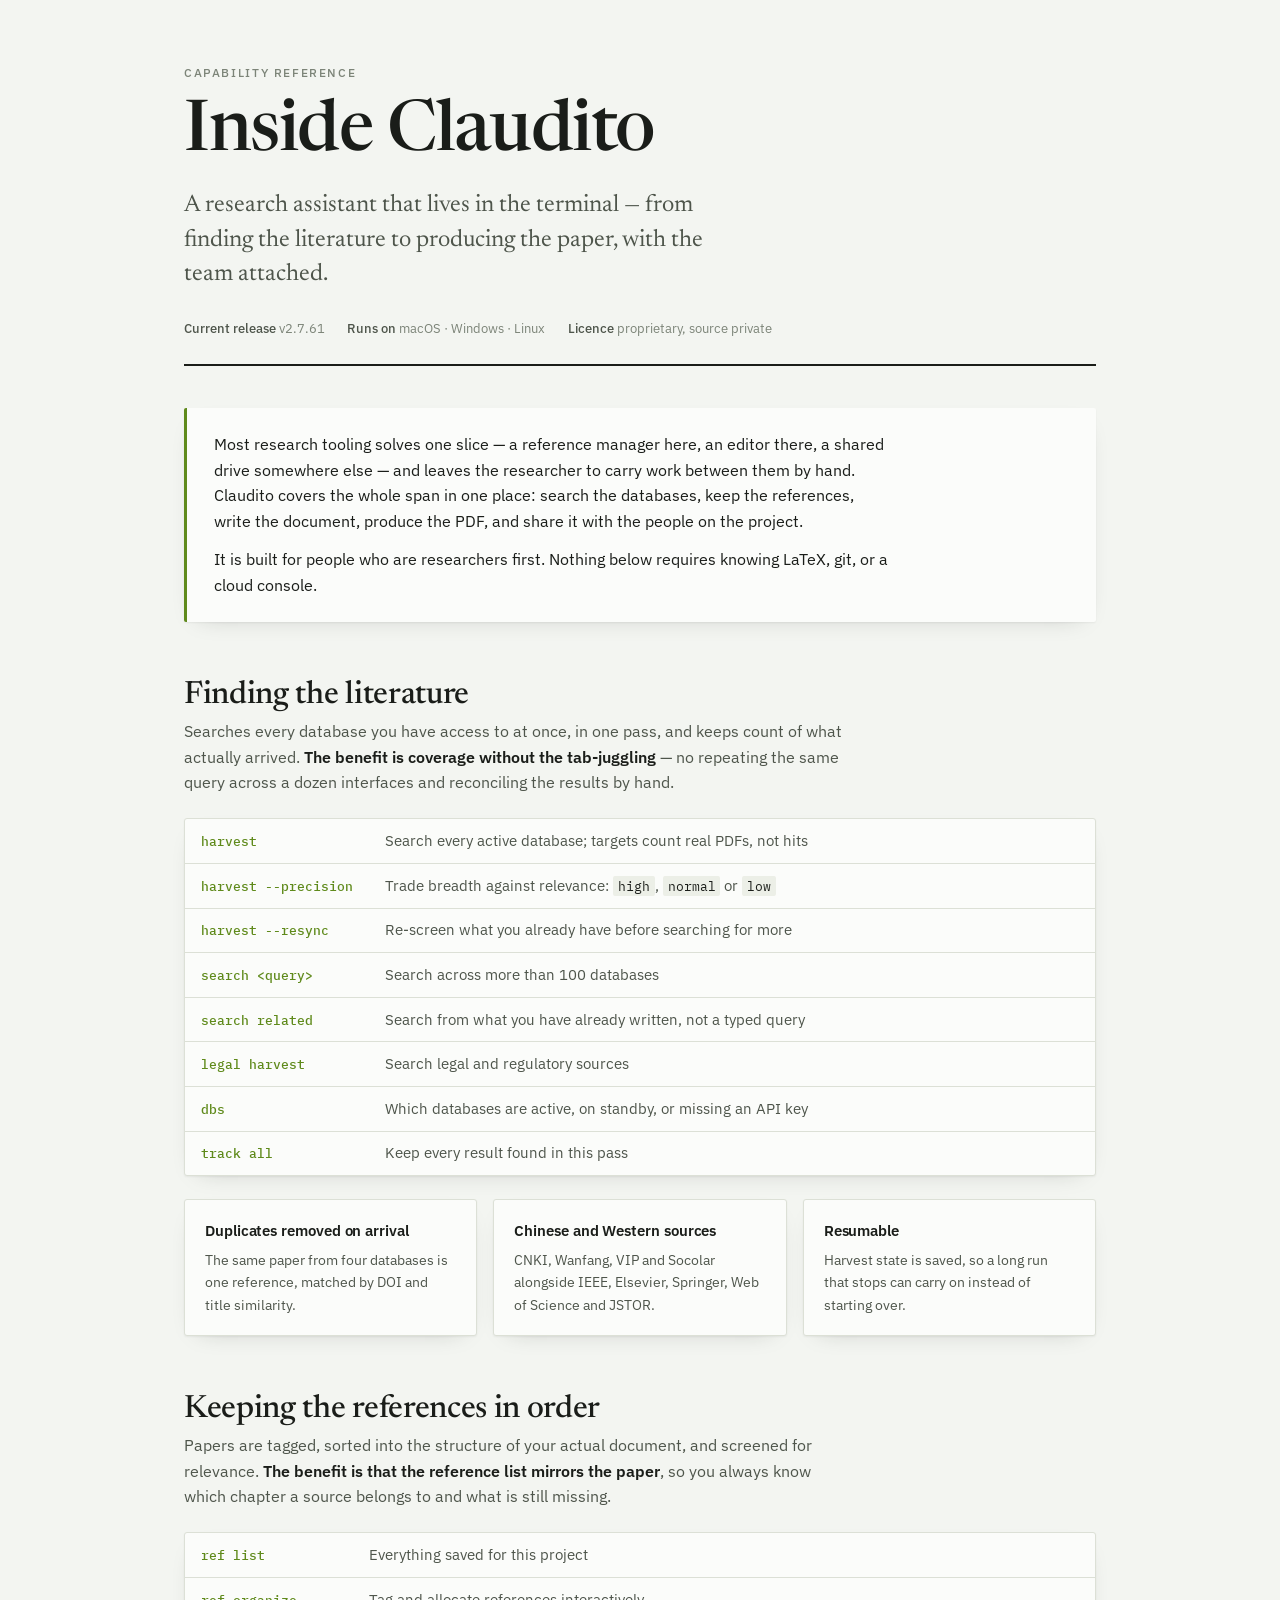
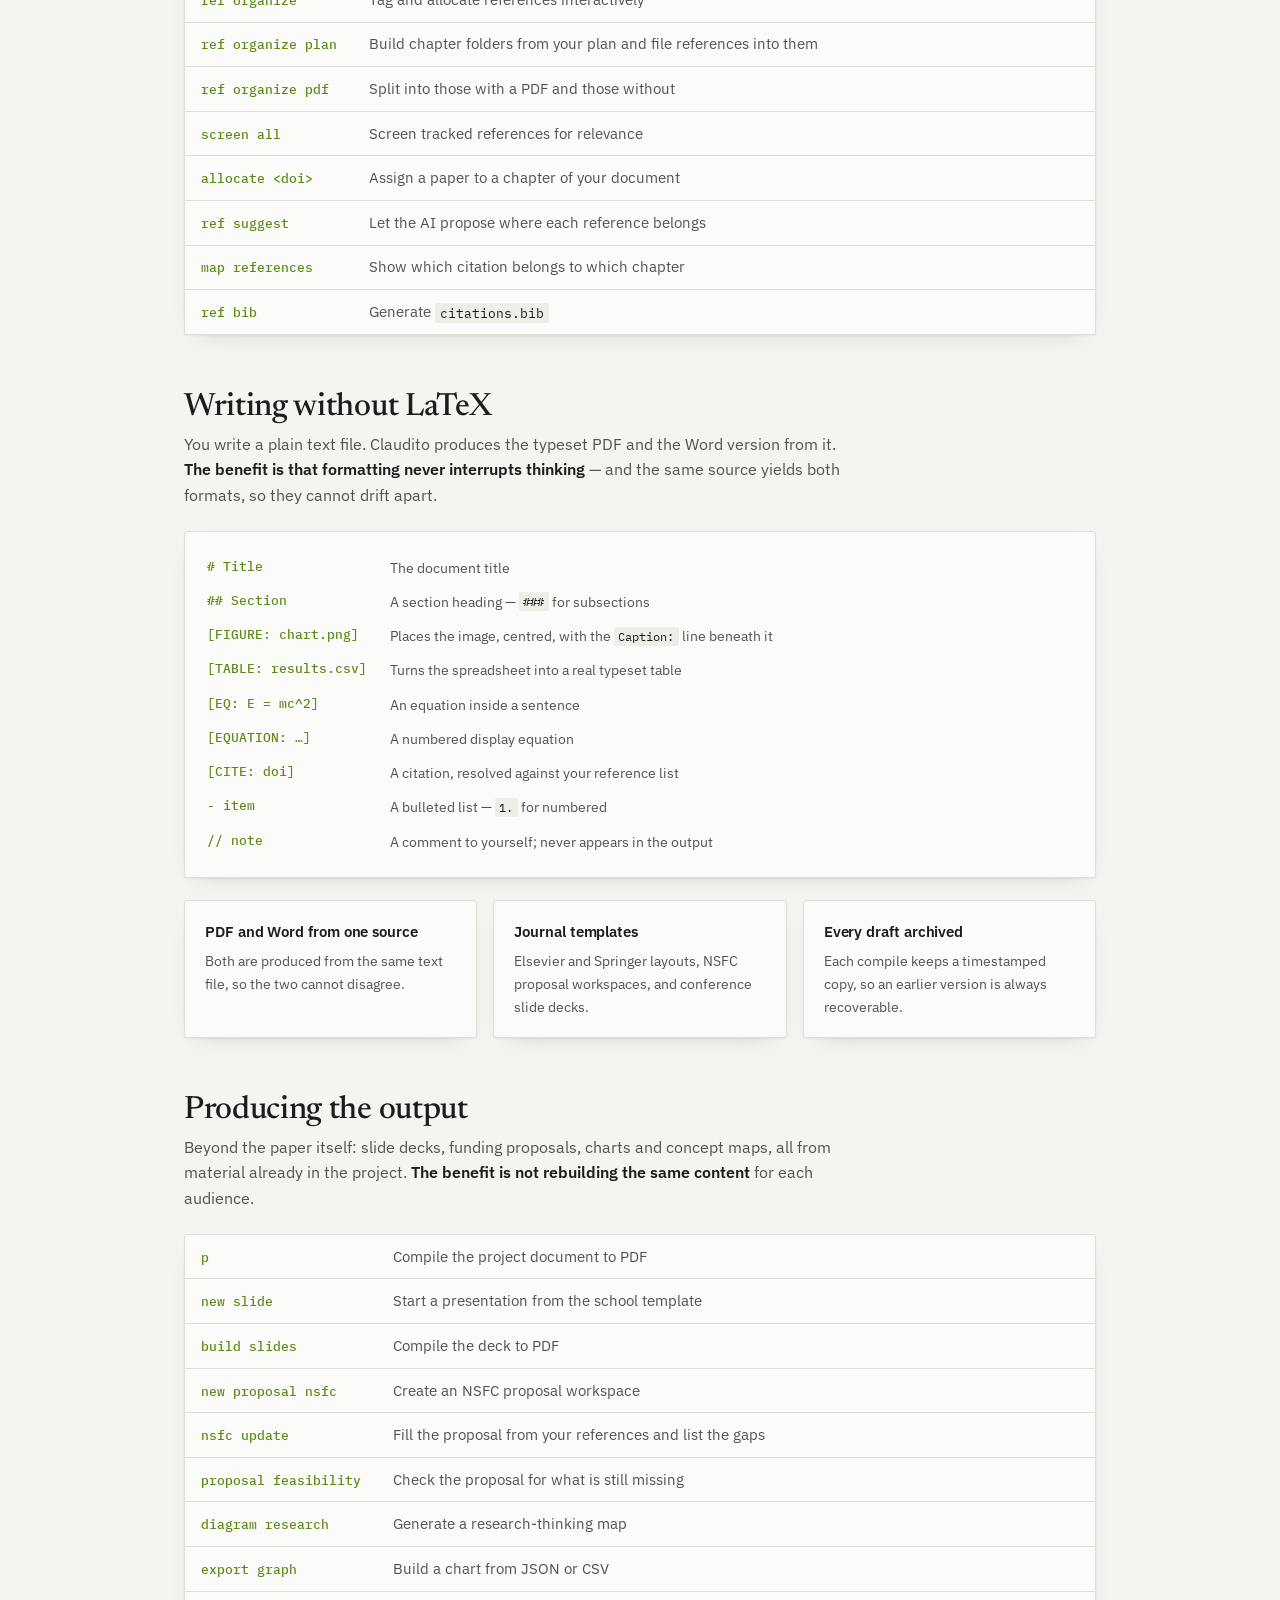
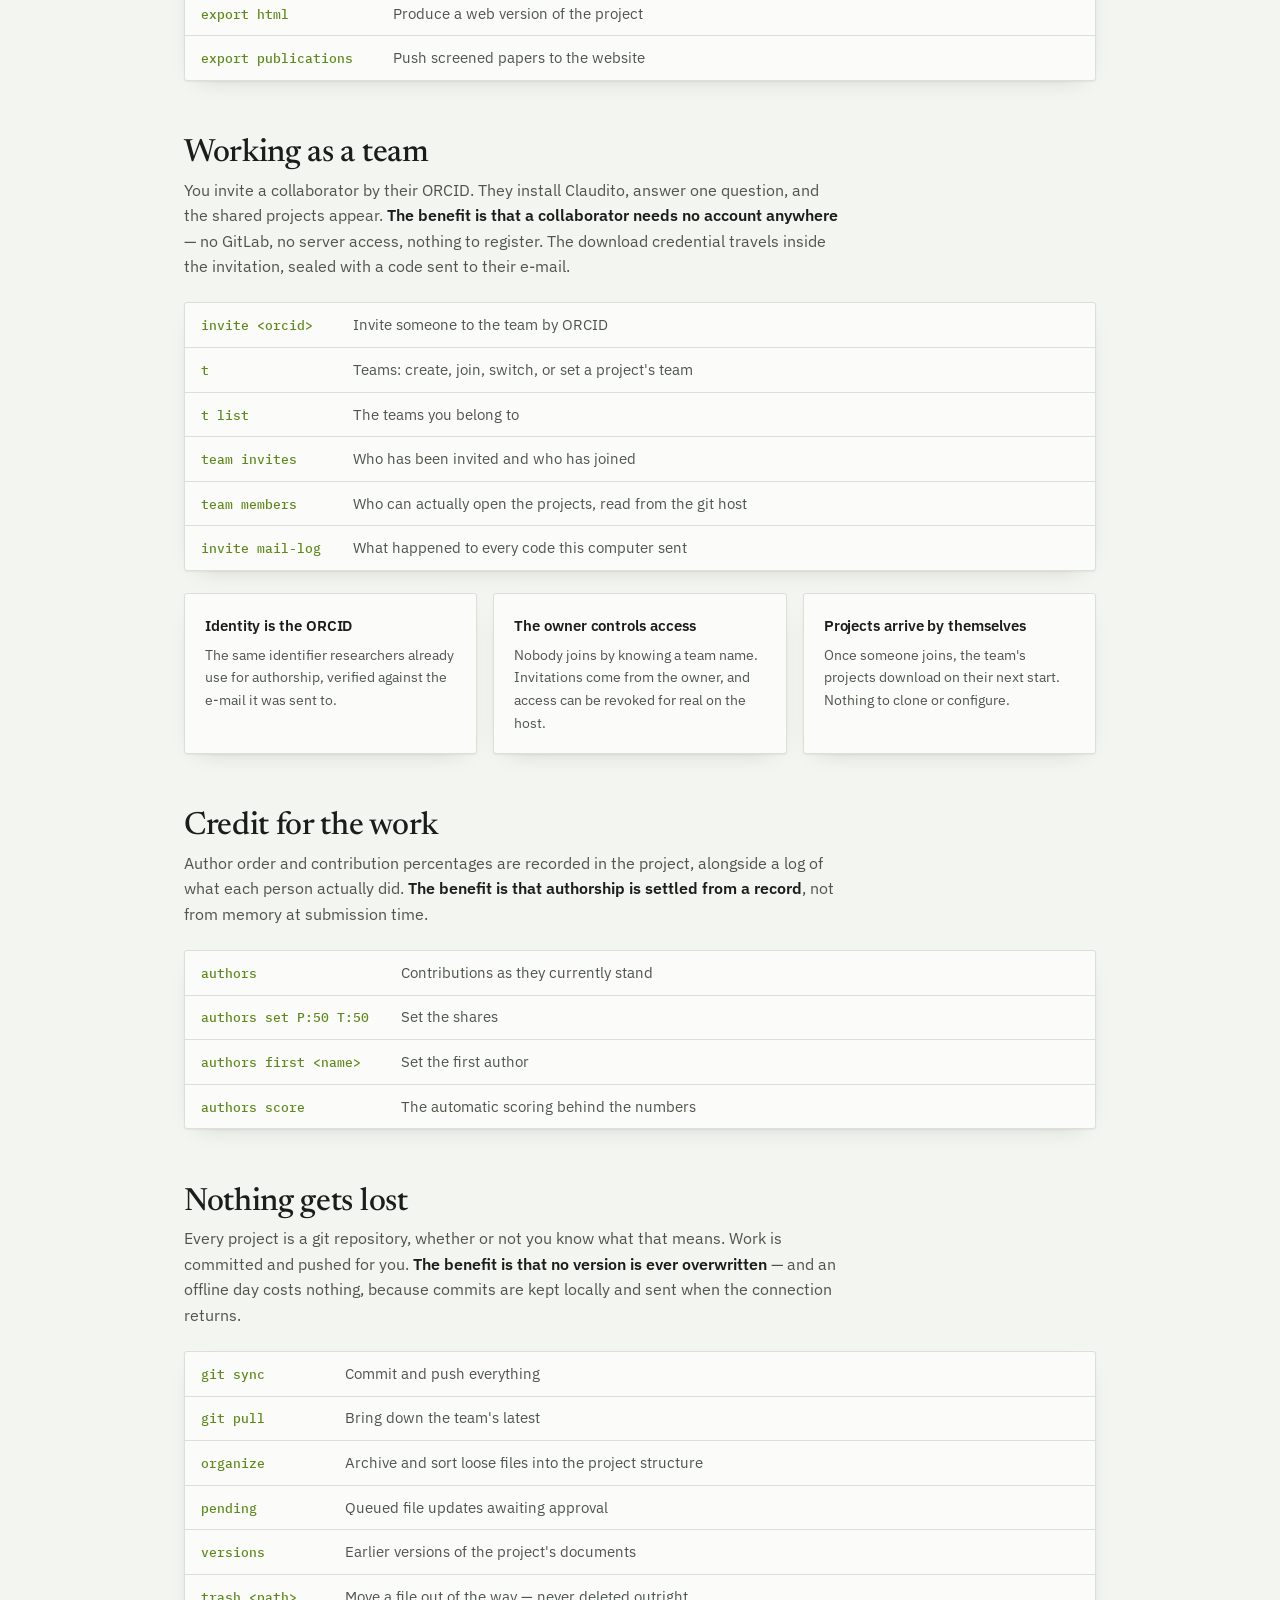
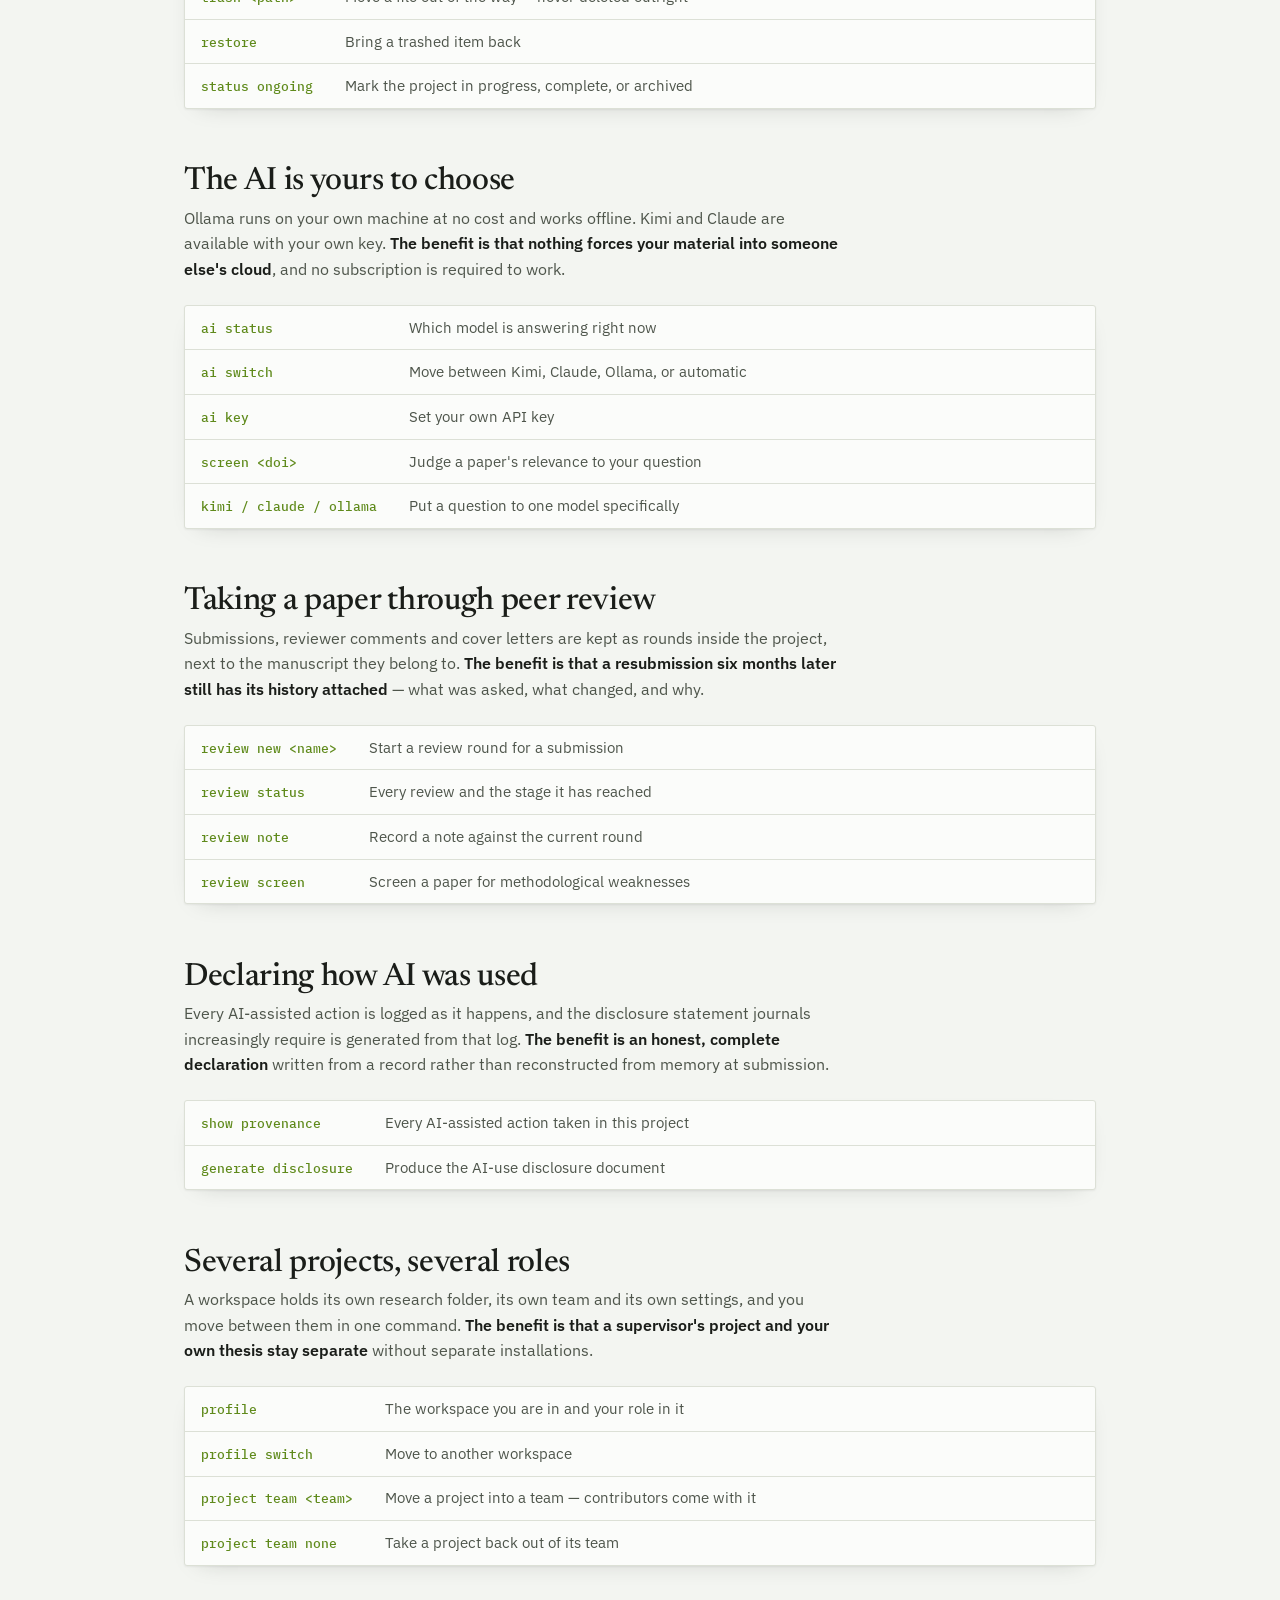
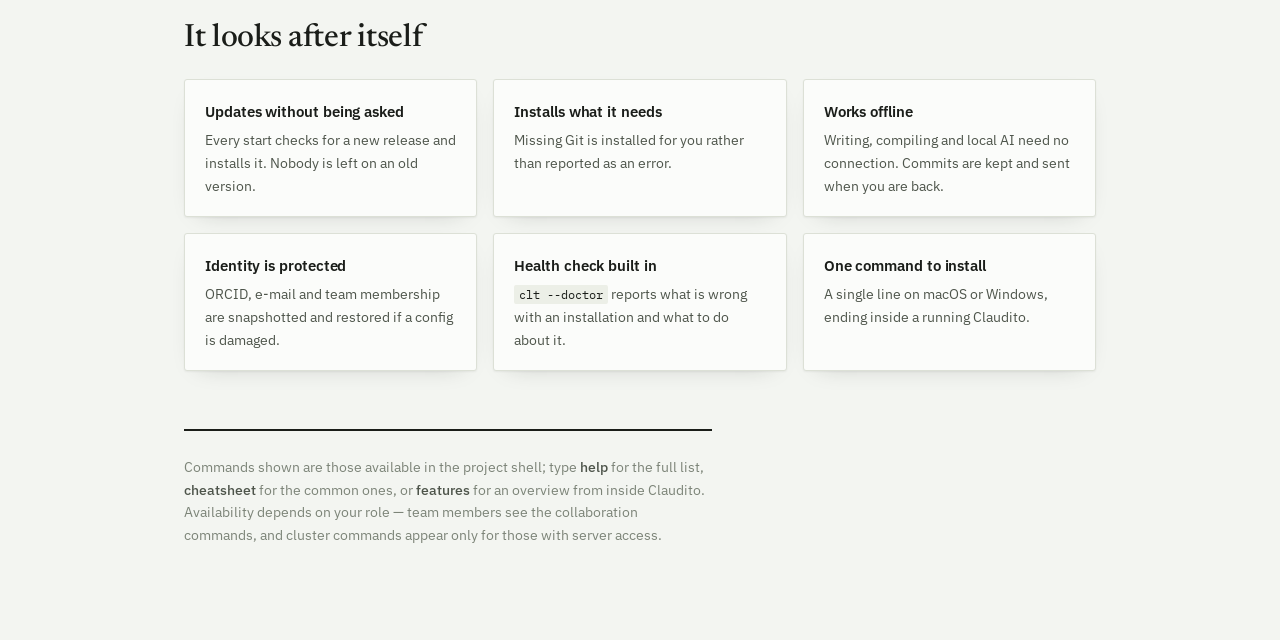
==== index.html @ 46d0a248 "docs: public feature reference page A single page describing what Claudito does and why, served by G" ====
<!doctype html>
<html lang="en">
<head>
<meta charset="utf-8">
<meta name="viewport" content="width=device-width, initial-scale=1">
<meta name="description" content="What Claudito does and why it matters — from finding the literature to producing the paper, with the team attached.">
<title>Inside Claudito</title>
<link rel="preconnect" href="https://fonts.googleapis.com">
<link rel="preconnect" href="https://fonts.gstatic.com" crossorigin>
<link rel="stylesheet" href="https://fonts.googleapis.com/css2?family=Newsreader:ital,opsz,wght@0,6..72,400;0,6..72,500;0,6..72,600;1,6..72,400&family=IBM+Plex+Mono:wght@400;500&family=IBM+Plex+Sans:wght@400;500;600&display=swap">
<style>
  :root {
    --paper:      #F3F5F1;
    --surface:    #FBFCFA;
    --ink:        #1A1D19;
    --ink-soft:   #4E554B;
    --ink-faint:  #7C8478;
    --rule:       #DCE0D6;
    --accent:     #5F8A1B;
    --accent-dim: #EBF1DF;
    --code-bg:    #ECEFE7;
    --shadow:     0 1px 2px rgba(26,29,25,.05), 0 8px 24px -16px rgba(26,29,25,.28);
  }
  @media (prefers-color-scheme: dark) {
    :root:not([data-theme="light"]) {
      --paper:      #131612;
      --surface:    #1B1F19;
      --ink:        #E9EDE4;
      --ink-soft:   #AFB8A8;
      --ink-faint:  #7E8777;
      --rule:       #2C3228;
      --accent:     #A6CE39;
      --accent-dim: #232A19;
      --code-bg:    #202619;
      --shadow:     0 1px 2px rgba(0,0,0,.4), 0 8px 24px -16px rgba(0,0,0,.8);
    }
  }
  :root[data-theme="dark"] {
    --paper:      #131612;
    --surface:    #1B1F19;
    --ink:        #E9EDE4;
    --ink-soft:   #AFB8A8;
    --ink-faint:  #7E8777;
    --rule:       #2C3228;
    --accent:     #A6CE39;
    --accent-dim: #232A19;
    --code-bg:    #202619;
    --shadow:     0 1px 2px rgba(0,0,0,.4), 0 8px 24px -16px rgba(0,0,0,.8);
  }

  * { box-sizing: border-box; }

  body {
    margin: 0;
    background: var(--paper);
    color: var(--ink);
    font-family: "IBM Plex Sans", ui-sans-serif, system-ui, sans-serif;
    font-size: 16px;
    line-height: 1.6;
    -webkit-font-smoothing: antialiased;
  }

  .wrap {
    max-width: 62rem;
    margin: 0 auto;
    padding: clamp(2rem, 5vw, 4.5rem) clamp(1.1rem, 4vw, 2.5rem) 5rem;
  }

  /* ── masthead ─────────────────────────────────────────── */
  .masthead { border-bottom: 2px solid var(--ink); padding-bottom: 1.6rem; }

  .eyebrow {
    font-size: .72rem;
    letter-spacing: .14em;
    text-transform: uppercase;
    color: var(--ink-faint);
    font-weight: 500;
    margin: 0 0 1rem;
  }

  h1 {
    font-family: Newsreader, Georgia, serif;
    font-weight: 500;
    font-size: clamp(2.6rem, 7vw, 4.4rem);
    line-height: 1.02;
    letter-spacing: -.02em;
    margin: 0;
    text-wrap: balance;
  }

  .standfirst {
    font-family: Newsreader, Georgia, serif;
    font-size: clamp(1.15rem, 2.4vw, 1.5rem);
    line-height: 1.45;
    color: var(--ink-soft);
    max-width: 40ch;
    margin: 1.1rem 0 0;
  }

  .meta {
    display: flex;
    flex-wrap: wrap;
    gap: .5rem 1.4rem;
    margin-top: 1.6rem;
    font-size: .82rem;
    color: var(--ink-faint);
  }
  .meta b { color: var(--ink-soft); font-weight: 500; }

  /* ── premise ──────────────────────────────────────────── */
  .premise {
    margin: 2.6rem 0 0;
    padding: 1.5rem 1.7rem;
    background: var(--surface);
    border-left: 3px solid var(--accent);
    border-radius: 2px;
    box-shadow: var(--shadow);
  }
  .premise p { margin: 0; max-width: 68ch; }
  .premise p + p { margin-top: .8rem; }

  /* ── sections ─────────────────────────────────────────── */
  section { margin-top: 3.4rem; }

  h2 {
    font-family: Newsreader, Georgia, serif;
    font-weight: 500;
    font-size: clamp(1.5rem, 3.2vw, 2rem);
    line-height: 1.15;
    letter-spacing: -.01em;
    margin: 0 0 .35rem;
    text-wrap: balance;
  }

  .why {
    color: var(--ink-soft);
    max-width: 66ch;
    margin: 0 0 1.4rem;
  }
  .why strong { color: var(--ink); font-weight: 600; }

  /* ── command tables ───────────────────────────────────── */
  .cmds {
    background: var(--surface);
    border: 1px solid var(--rule);
    border-radius: 3px;
    overflow-x: auto;
    box-shadow: var(--shadow);
  }
  table { border-collapse: collapse; width: 100%; min-width: 30rem; }
  td {
    padding: .62rem 1rem;
    border-bottom: 1px solid var(--rule);
    vertical-align: baseline;
  }
  tr:last-child td { border-bottom: none; }
  td.cmd {
    font-family: "IBM Plex Mono", ui-monospace, monospace;
    font-size: .82rem;
    color: var(--accent);
    white-space: nowrap;
    width: 1%;
    font-weight: 500;
  }
  td.does { color: var(--ink-soft); font-size: .93rem; }

  /* ── highlight cards ──────────────────────────────────── */
  .grid {
    display: grid;
    grid-template-columns: repeat(auto-fit, minmax(15rem, 1fr));
    gap: 1rem;
    margin-top: 1.4rem;
  }
  .card {
    background: var(--surface);
    border: 1px solid var(--rule);
    border-radius: 3px;
    padding: 1.15rem 1.25rem;
    box-shadow: var(--shadow);
  }
  .card h3 {
    font-size: .95rem;
    font-weight: 600;
    margin: 0 0 .4rem;
    letter-spacing: -.005em;
  }
  .card p { margin: 0; font-size: .89rem; color: var(--ink-soft); }

  code {
    font-family: "IBM Plex Mono", ui-monospace, monospace;
    font-size: .86em;
    background: var(--code-bg);
    padding: .12em .38em;
    border-radius: 2px;
    color: var(--ink);
  }

  /* ── the syntax sheet ─────────────────────────────────── */
  .syntax {
    display: grid;
    grid-template-columns: auto 1fr;
    gap: .1rem 1.4rem;
    background: var(--surface);
    border: 1px solid var(--rule);
    border-radius: 3px;
    padding: 1.2rem 1.4rem;
    overflow-x: auto;
    box-shadow: var(--shadow);
  }
  .syntax dt {
    font-family: "IBM Plex Mono", ui-monospace, monospace;
    font-size: .82rem;
    color: var(--accent);
    white-space: nowrap;
    padding: .3rem 0;
    font-weight: 500;
  }
  .syntax dd {
    margin: 0;
    padding: .3rem 0;
    font-size: .9rem;
    color: var(--ink-soft);
  }

  /* ── closing ──────────────────────────────────────────── */
  .close {
    margin-top: 3.6rem;
    padding-top: 1.6rem;
    border-top: 2px solid var(--ink);
    font-size: .88rem;
    color: var(--ink-faint);
    max-width: 66ch;
  }
  .close b { color: var(--ink-soft); font-weight: 500; }

  a { color: var(--accent); text-decoration-thickness: 1px; text-underline-offset: 2px; }
  a:focus-visible, :focus-visible { outline: 2px solid var(--accent); outline-offset: 2px; }
</style>
</head>
<body>
<div class="wrap">

  <header class="masthead">
    <p class="eyebrow">Capability reference</p>
    <h1>Inside Claudito</h1>
    <p class="standfirst">A research assistant that lives in the terminal — from finding the literature to producing the paper, with the team attached.</p>
    <div class="meta">
      <span><b>Current release</b> v2.7.61</span>
      <span><b>Runs on</b> macOS · Windows · Linux</span>
      <span><b>Licence</b> proprietary, source private</span>
    </div>
  </header>

  <div class="premise">
    <p>Most research tooling solves one slice — a reference manager here, an editor there, a shared drive somewhere else — and leaves the researcher to carry work between them by hand. Claudito covers the whole span in one place: search the databases, keep the references, write the document, produce the PDF, and share it with the people on the project.</p>
    <p>It is built for people who are researchers first. Nothing below requires knowing LaTeX, git, or a cloud console.</p>
  </div>

  <section>
    <h2>Finding the literature</h2>
    <p class="why">Searches every database you have access to at once, in one pass, and keeps count of what actually arrived. <strong>The benefit is coverage without the tab-juggling</strong> — no repeating the same query across a dozen interfaces and reconciling the results by hand.</p>
    <div class="cmds">
      <table>
        <tr><td class="cmd">harvest</td><td class="does">Search every active database; targets count real PDFs, not hits</td></tr>
        <tr><td class="cmd">harvest --precision</td><td class="does">Trade breadth against relevance: <code>high</code>, <code>normal</code> or <code>low</code></td></tr>
        <tr><td class="cmd">harvest --resync</td><td class="does">Re-screen what you already have before searching for more</td></tr>
        <tr><td class="cmd">search &lt;query&gt;</td><td class="does">Search across more than 100 databases</td></tr>
        <tr><td class="cmd">search related</td><td class="does">Search from what you have already written, not a typed query</td></tr>
        <tr><td class="cmd">legal harvest</td><td class="does">Search legal and regulatory sources</td></tr>
        <tr><td class="cmd">dbs</td><td class="does">Which databases are active, on standby, or missing an API key</td></tr>
        <tr><td class="cmd">track all</td><td class="does">Keep every result found in this pass</td></tr>
      </table>
    </div>
    <div class="grid">
      <div class="card"><h3>Duplicates removed on arrival</h3><p>The same paper from four databases is one reference, matched by DOI and title similarity.</p></div>
      <div class="card"><h3>Chinese and Western sources</h3><p>CNKI, Wanfang, VIP and Socolar alongside IEEE, Elsevier, Springer, Web of Science and JSTOR.</p></div>
      <div class="card"><h3>Resumable</h3><p>Harvest state is saved, so a long run that stops can carry on instead of starting over.</p></div>
    </div>
  </section>

  <section>
    <h2>Keeping the references in order</h2>
    <p class="why">Papers are tagged, sorted into the structure of your actual document, and screened for relevance. <strong>The benefit is that the reference list mirrors the paper</strong>, so you always know which chapter a source belongs to and what is still missing.</p>
    <div class="cmds">
      <table>
        <tr><td class="cmd">ref list</td><td class="does">Everything saved for this project</td></tr>
        <tr><td class="cmd">ref organize</td><td class="does">Tag and allocate references interactively</td></tr>
        <tr><td class="cmd">ref organize plan</td><td class="does">Build chapter folders from your plan and file references into them</td></tr>
        <tr><td class="cmd">ref organize pdf</td><td class="does">Split into those with a PDF and those without</td></tr>
        <tr><td class="cmd">screen all</td><td class="does">Screen tracked references for relevance</td></tr>
        <tr><td class="cmd">allocate &lt;doi&gt;</td><td class="does">Assign a paper to a chapter of your document</td></tr>
        <tr><td class="cmd">ref suggest</td><td class="does">Let the AI propose where each reference belongs</td></tr>
        <tr><td class="cmd">map references</td><td class="does">Show which citation belongs to which chapter</td></tr>
        <tr><td class="cmd">ref bib</td><td class="does">Generate <code>citations.bib</code></td></tr>
      </table>
    </div>
  </section>

  <section>
    <h2>Writing without LaTeX</h2>
    <p class="why">You write a plain text file. Claudito produces the typeset PDF and the Word version from it. <strong>The benefit is that formatting never interrupts thinking</strong> — and the same source yields both formats, so they cannot drift apart.</p>
    <dl class="syntax">
      <dt># Title</dt><dd>The document title</dd>
      <dt>## Section</dt><dd>A section heading — <code>###</code> for subsections</dd>
      <dt>[FIGURE: chart.png]</dt><dd>Places the image, centred, with the <code>Caption:</code> line beneath it</dd>
      <dt>[TABLE: results.csv]</dt><dd>Turns the spreadsheet into a real typeset table</dd>
      <dt>[EQ: E = mc^2]</dt><dd>An equation inside a sentence</dd>
      <dt>[EQUATION: …]</dt><dd>A numbered display equation</dd>
      <dt>[CITE: doi]</dt><dd>A citation, resolved against your reference list</dd>
      <dt>- item</dt><dd>A bulleted list — <code>1.</code> for numbered</dd>
      <dt>// note</dt><dd>A comment to yourself; never appears in the output</dd>
    </dl>
    <div class="grid">
      <div class="card"><h3>PDF and Word from one source</h3><p>Both are produced from the same text file, so the two cannot disagree.</p></div>
      <div class="card"><h3>Journal templates</h3><p>Elsevier and Springer layouts, NSFC proposal workspaces, and conference slide decks.</p></div>
      <div class="card"><h3>Every draft archived</h3><p>Each compile keeps a timestamped copy, so an earlier version is always recoverable.</p></div>
    </div>
  </section>

  <section>
    <h2>Producing the output</h2>
    <p class="why">Beyond the paper itself: slide decks, funding proposals, charts and concept maps, all from material already in the project. <strong>The benefit is not rebuilding the same content</strong> for each audience.</p>
    <div class="cmds">
      <table>
        <tr><td class="cmd">p</td><td class="does">Compile the project document to PDF</td></tr>
        <tr><td class="cmd">new slide</td><td class="does">Start a presentation from the school template</td></tr>
        <tr><td class="cmd">build slides</td><td class="does">Compile the deck to PDF</td></tr>
        <tr><td class="cmd">new proposal nsfc</td><td class="does">Create an NSFC proposal workspace</td></tr>
        <tr><td class="cmd">nsfc update</td><td class="does">Fill the proposal from your references and list the gaps</td></tr>
        <tr><td class="cmd">proposal feasibility</td><td class="does">Check the proposal for what is still missing</td></tr>
        <tr><td class="cmd">diagram research</td><td class="does">Generate a research-thinking map</td></tr>
        <tr><td class="cmd">export graph</td><td class="does">Build a chart from JSON or CSV</td></tr>
        <tr><td class="cmd">export html</td><td class="does">Produce a web version of the project</td></tr>
        <tr><td class="cmd">export publications</td><td class="does">Push screened papers to the website</td></tr>
      </table>
    </div>
  </section>

  <section>
    <h2>Working as a team</h2>
    <p class="why">You invite a collaborator by their ORCID. They install Claudito, answer one question, and the shared projects appear. <strong>The benefit is that a collaborator needs no account anywhere</strong> — no GitLab, no server access, nothing to register. The download credential travels inside the invitation, sealed with a code sent to their e-mail.</p>
    <div class="cmds">
      <table>
        <tr><td class="cmd">invite &lt;orcid&gt;</td><td class="does">Invite someone to the team by ORCID</td></tr>
        <tr><td class="cmd">t</td><td class="does">Teams: create, join, switch, or set a project's team</td></tr>
        <tr><td class="cmd">t list</td><td class="does">The teams you belong to</td></tr>
        <tr><td class="cmd">team invites</td><td class="does">Who has been invited and who has joined</td></tr>
        <tr><td class="cmd">team members</td><td class="does">Who can actually open the projects, read from the git host</td></tr>
        <tr><td class="cmd">invite mail-log</td><td class="does">What happened to every code this computer sent</td></tr>
      </table>
    </div>
    <div class="grid">
      <div class="card"><h3>Identity is the ORCID</h3><p>The same identifier researchers already use for authorship, verified against the e-mail it was sent to.</p></div>
      <div class="card"><h3>The owner controls access</h3><p>Nobody joins by knowing a team name. Invitations come from the owner, and access can be revoked for real on the host.</p></div>
      <div class="card"><h3>Projects arrive by themselves</h3><p>Once someone joins, the team's projects download on their next start. Nothing to clone or configure.</p></div>
    </div>
  </section>

  <section>
    <h2>Credit for the work</h2>
    <p class="why">Author order and contribution percentages are recorded in the project, alongside a log of what each person actually did. <strong>The benefit is that authorship is settled from a record</strong>, not from memory at submission time.</p>
    <div class="cmds">
      <table>
        <tr><td class="cmd">authors</td><td class="does">Contributions as they currently stand</td></tr>
        <tr><td class="cmd">authors set P:50 T:50</td><td class="does">Set the shares</td></tr>
        <tr><td class="cmd">authors first &lt;name&gt;</td><td class="does">Set the first author</td></tr>
        <tr><td class="cmd">authors score</td><td class="does">The automatic scoring behind the numbers</td></tr>
      </table>
    </div>
  </section>

  <section>
    <h2>Nothing gets lost</h2>
    <p class="why">Every project is a git repository, whether or not you know what that means. Work is committed and pushed for you. <strong>The benefit is that no version is ever overwritten</strong> — and an offline day costs nothing, because commits are kept locally and sent when the connection returns.</p>
    <div class="cmds">
      <table>
        <tr><td class="cmd">git sync</td><td class="does">Commit and push everything</td></tr>
        <tr><td class="cmd">git pull</td><td class="does">Bring down the team's latest</td></tr>
        <tr><td class="cmd">organize</td><td class="does">Archive and sort loose files into the project structure</td></tr>
        <tr><td class="cmd">pending</td><td class="does">Queued file updates awaiting approval</td></tr>
        <tr><td class="cmd">versions</td><td class="does">Earlier versions of the project's documents</td></tr>
        <tr><td class="cmd">trash &lt;path&gt;</td><td class="does">Move a file out of the way — never deleted outright</td></tr>
        <tr><td class="cmd">restore</td><td class="does">Bring a trashed item back</td></tr>
        <tr><td class="cmd">status ongoing</td><td class="does">Mark the project in progress, complete, or archived</td></tr>
      </table>
    </div>
  </section>

  <section>
    <h2>The AI is yours to choose</h2>
    <p class="why">Ollama runs on your own machine at no cost and works offline. Kimi and Claude are available with your own key. <strong>The benefit is that nothing forces your material into someone else's cloud</strong>, and no subscription is required to work.</p>
    <div class="cmds">
      <table>
        <tr><td class="cmd">ai status</td><td class="does">Which model is answering right now</td></tr>
        <tr><td class="cmd">ai switch</td><td class="does">Move between Kimi, Claude, Ollama, or automatic</td></tr>
        <tr><td class="cmd">ai key</td><td class="does">Set your own API key</td></tr>
        <tr><td class="cmd">screen &lt;doi&gt;</td><td class="does">Judge a paper's relevance to your question</td></tr>
        <tr><td class="cmd">kimi / claude / ollama</td><td class="does">Put a question to one model specifically</td></tr>
      </table>
    </div>
  </section>

  <section>
    <h2>Taking a paper through peer review</h2>
    <p class="why">Submissions, reviewer comments and cover letters are kept as rounds inside the project, next to the manuscript they belong to. <strong>The benefit is that a resubmission six months later still has its history attached</strong> — what was asked, what changed, and why.</p>
    <div class="cmds">
      <table>
        <tr><td class="cmd">review new &lt;name&gt;</td><td class="does">Start a review round for a submission</td></tr>
        <tr><td class="cmd">review status</td><td class="does">Every review and the stage it has reached</td></tr>
        <tr><td class="cmd">review note</td><td class="does">Record a note against the current round</td></tr>
        <tr><td class="cmd">review screen</td><td class="does">Screen a paper for methodological weaknesses</td></tr>
      </table>
    </div>
  </section>

  <section>
    <h2>Declaring how AI was used</h2>
    <p class="why">Every AI-assisted action is logged as it happens, and the disclosure statement journals increasingly require is generated from that log. <strong>The benefit is an honest, complete declaration</strong> written from a record rather than reconstructed from memory at submission.</p>
    <div class="cmds">
      <table>
        <tr><td class="cmd">show provenance</td><td class="does">Every AI-assisted action taken in this project</td></tr>
        <tr><td class="cmd">generate disclosure</td><td class="does">Produce the AI-use disclosure document</td></tr>
      </table>
    </div>
  </section>

  <section>
    <h2>Several projects, several roles</h2>
    <p class="why">A workspace holds its own research folder, its own team and its own settings, and you move between them in one command. <strong>The benefit is that a supervisor's project and your own thesis stay separate</strong> without separate installations.</p>
    <div class="cmds">
      <table>
        <tr><td class="cmd">profile</td><td class="does">The workspace you are in and your role in it</td></tr>
        <tr><td class="cmd">profile switch</td><td class="does">Move to another workspace</td></tr>
        <tr><td class="cmd">project team &lt;team&gt;</td><td class="does">Move a project into a team — contributors come with it</td></tr>
        <tr><td class="cmd">project team none</td><td class="does">Take a project back out of its team</td></tr>
      </table>
    </div>
  </section>

  <section>
    <h2>It looks after itself</h2>
    <div class="grid">
      <div class="card"><h3>Updates without being asked</h3><p>Every start checks for a new release and installs it. Nobody is left on an old version.</p></div>
      <div class="card"><h3>Installs what it needs</h3><p>Missing Git is installed for you rather than reported as an error.</p></div>
      <div class="card"><h3>Works offline</h3><p>Writing, compiling and local AI need no connection. Commits are kept and sent when you are back.</p></div>
      <div class="card"><h3>Identity is protected</h3><p>ORCID, e-mail and team membership are snapshotted and restored if a config is damaged.</p></div>
      <div class="card"><h3>Health check built in</h3><p><code>clt --doctor</code> reports what is wrong with an installation and what to do about it.</p></div>
      <div class="card"><h3>One command to install</h3><p>A single line on macOS or Windows, ending inside a running Claudito.</p></div>
    </div>
  </section>

  <p class="close">Commands shown are those available in the project shell; type <b>help</b> for the full list, <b>cheatsheet</b> for the common ones, or <b>features</b> for an overview from inside Claudito. Availability depends on your role — team members see the collaboration commands, and cluster commands appear only for those with server access.</p>

</div>
</body>
</html>
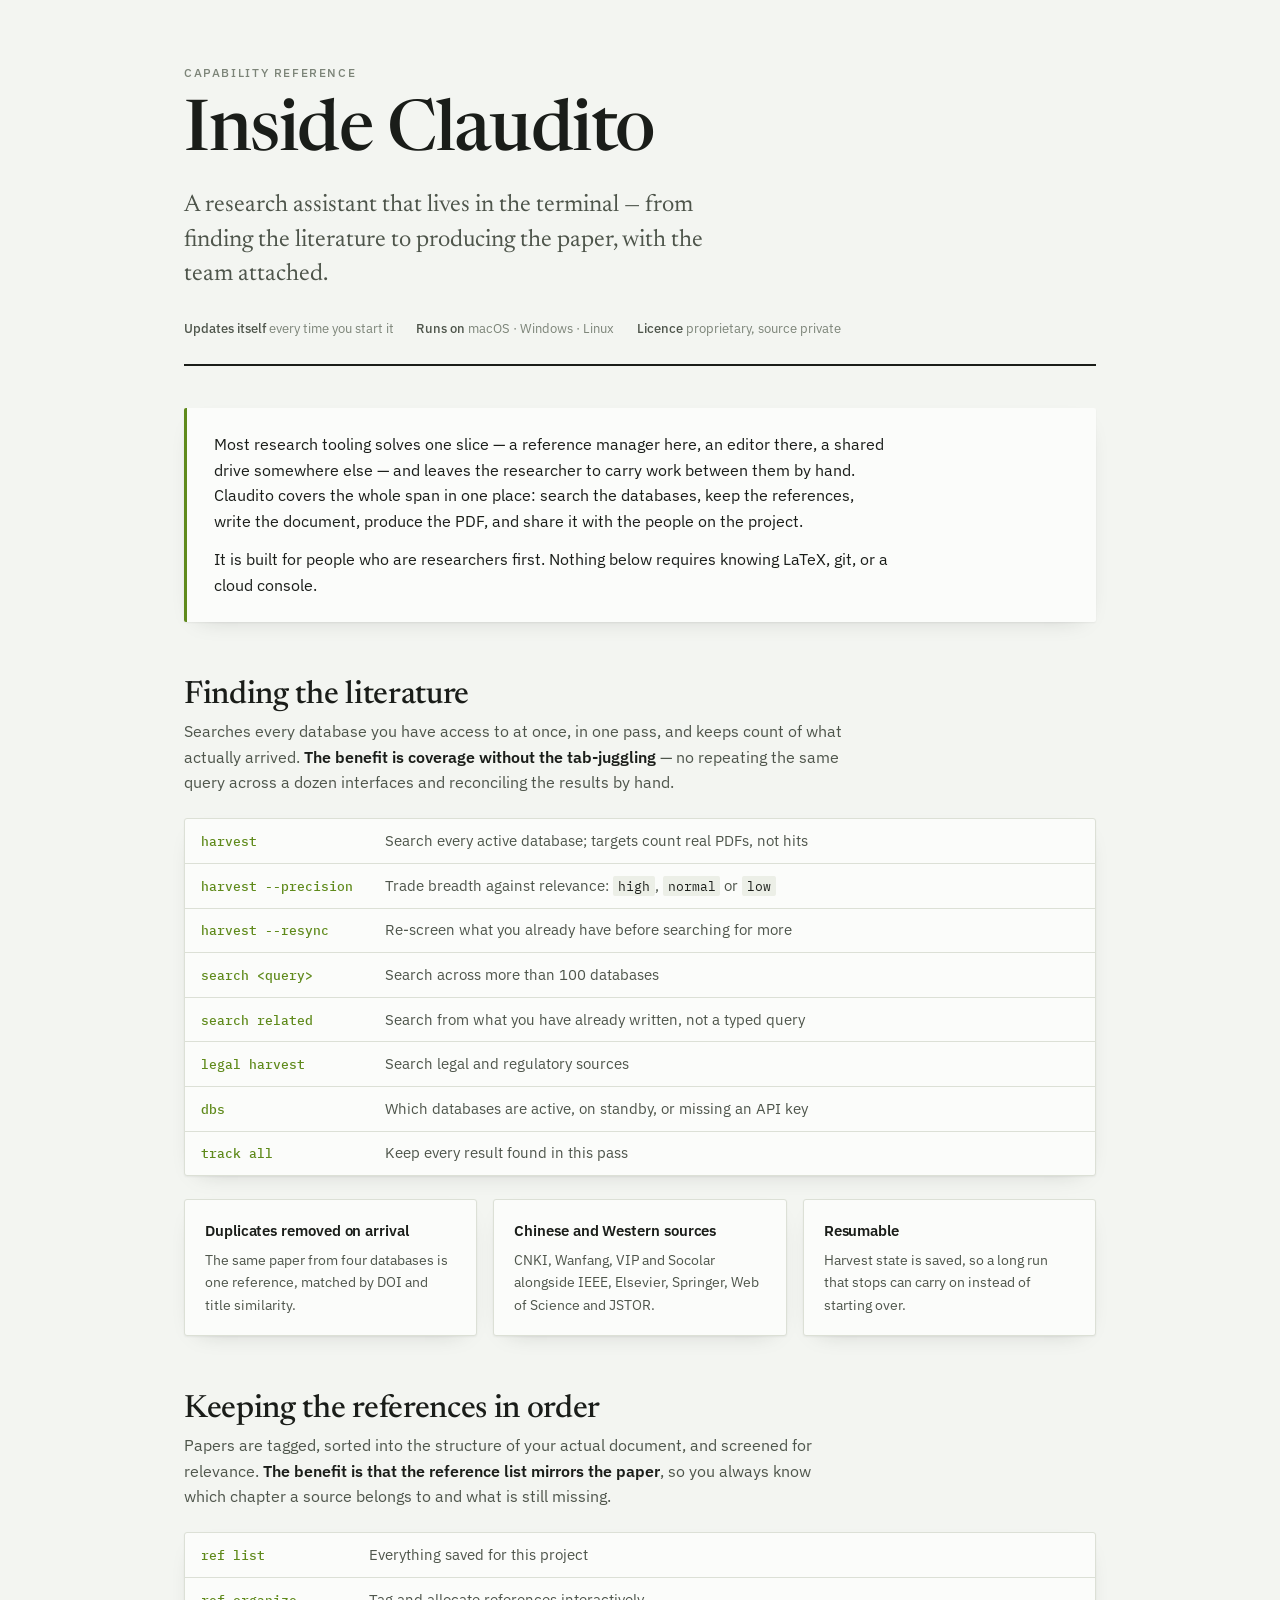
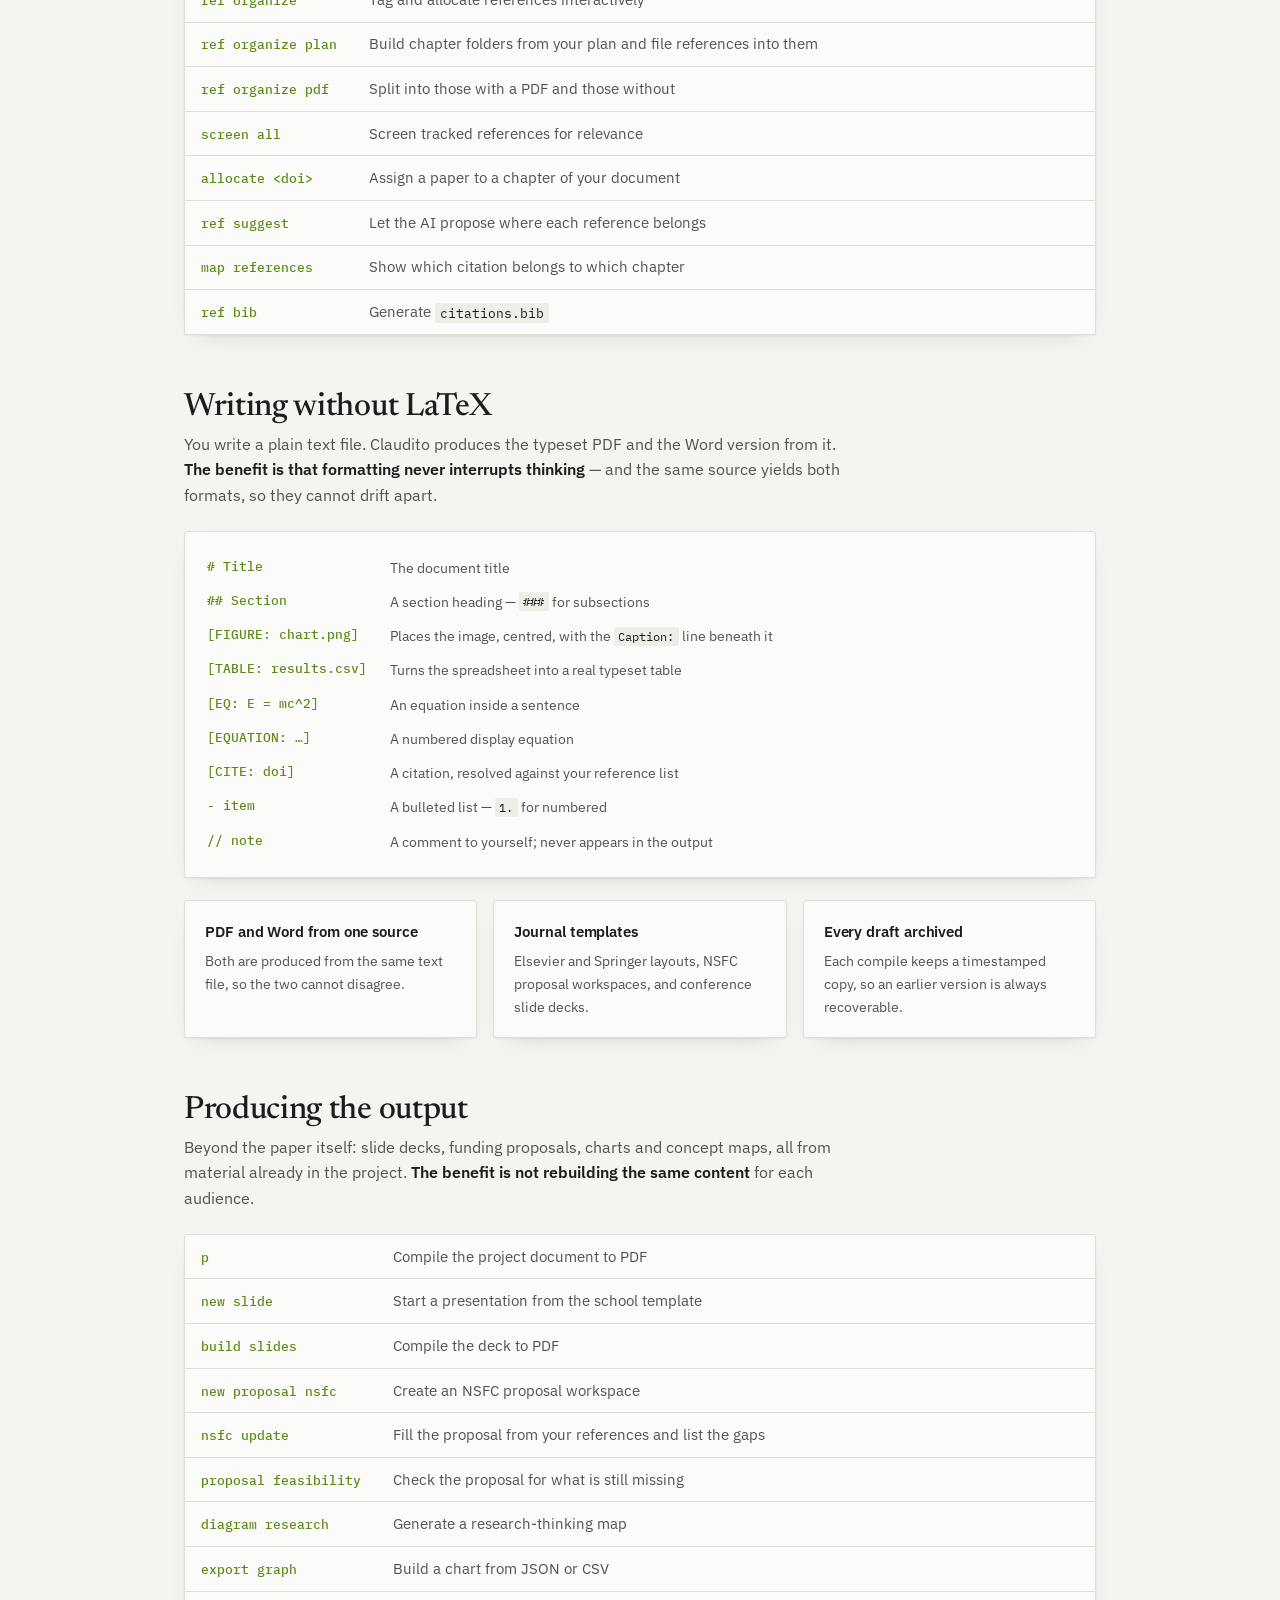
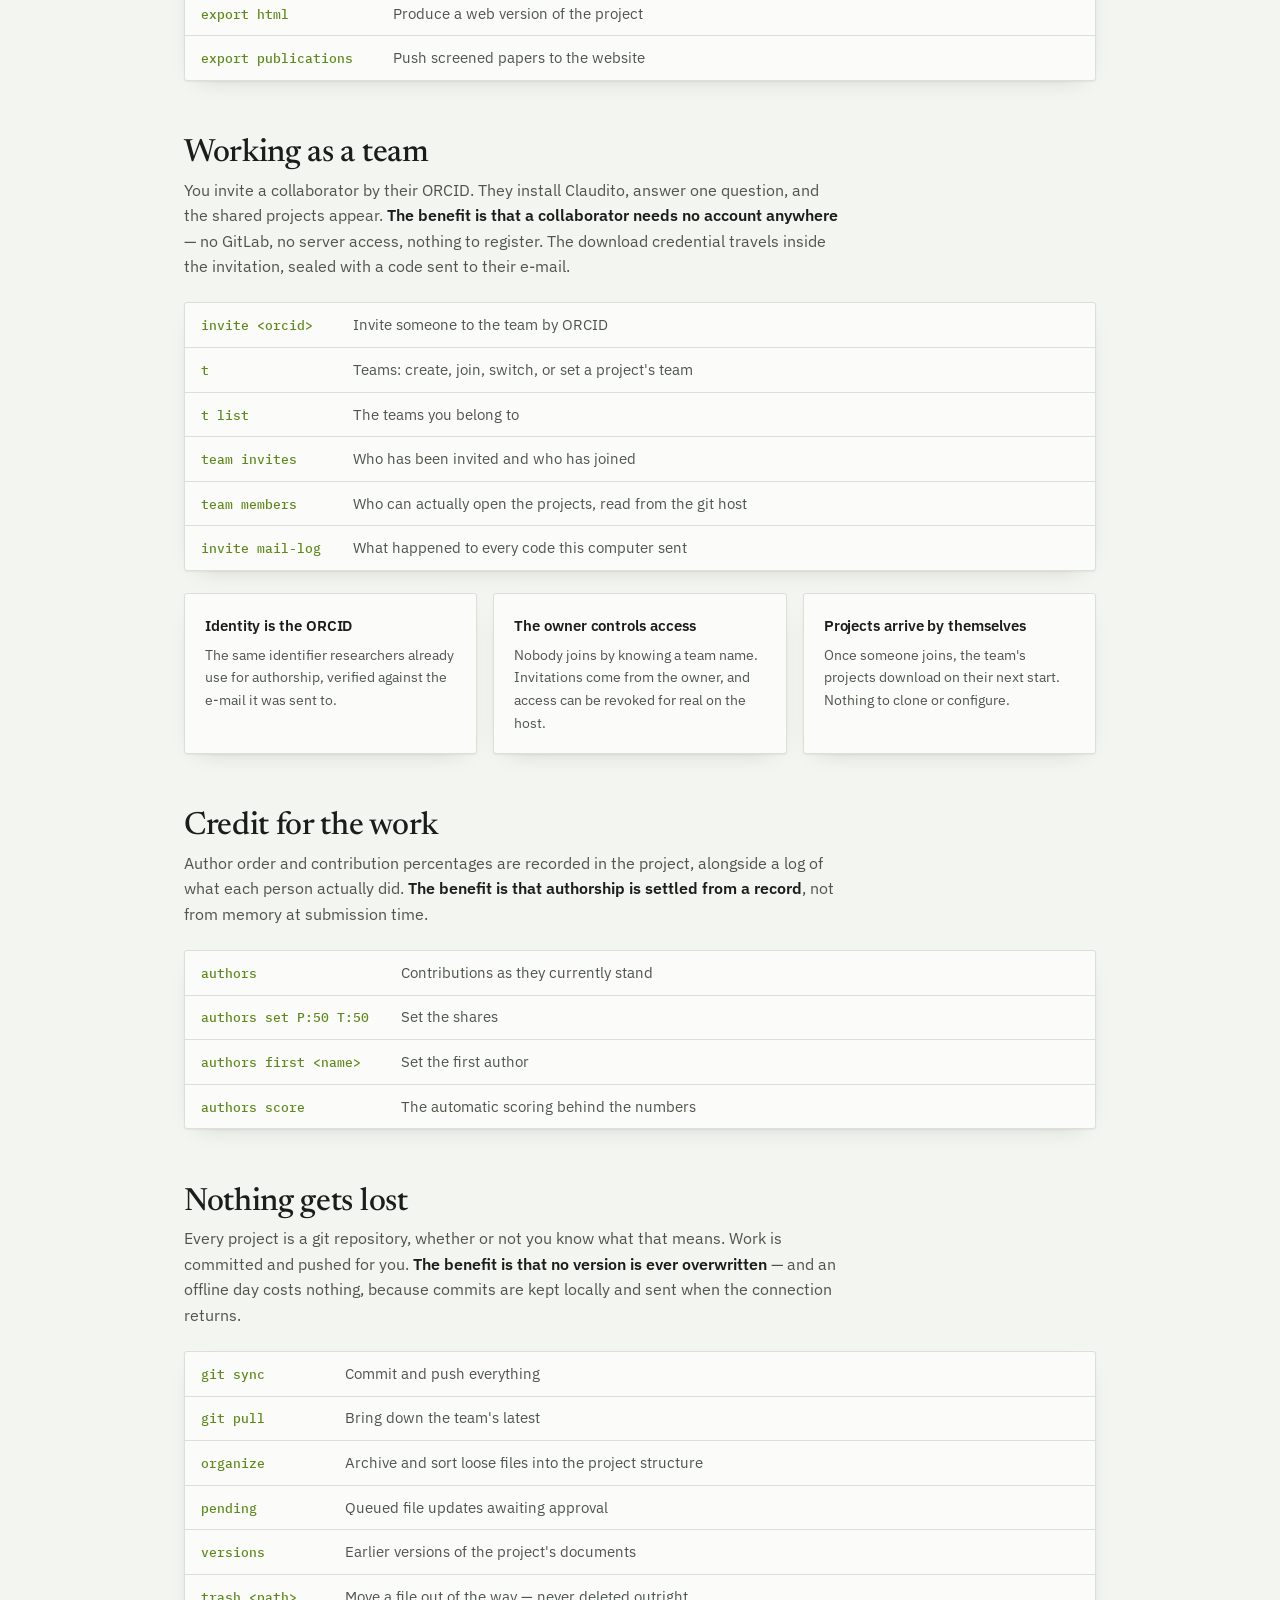
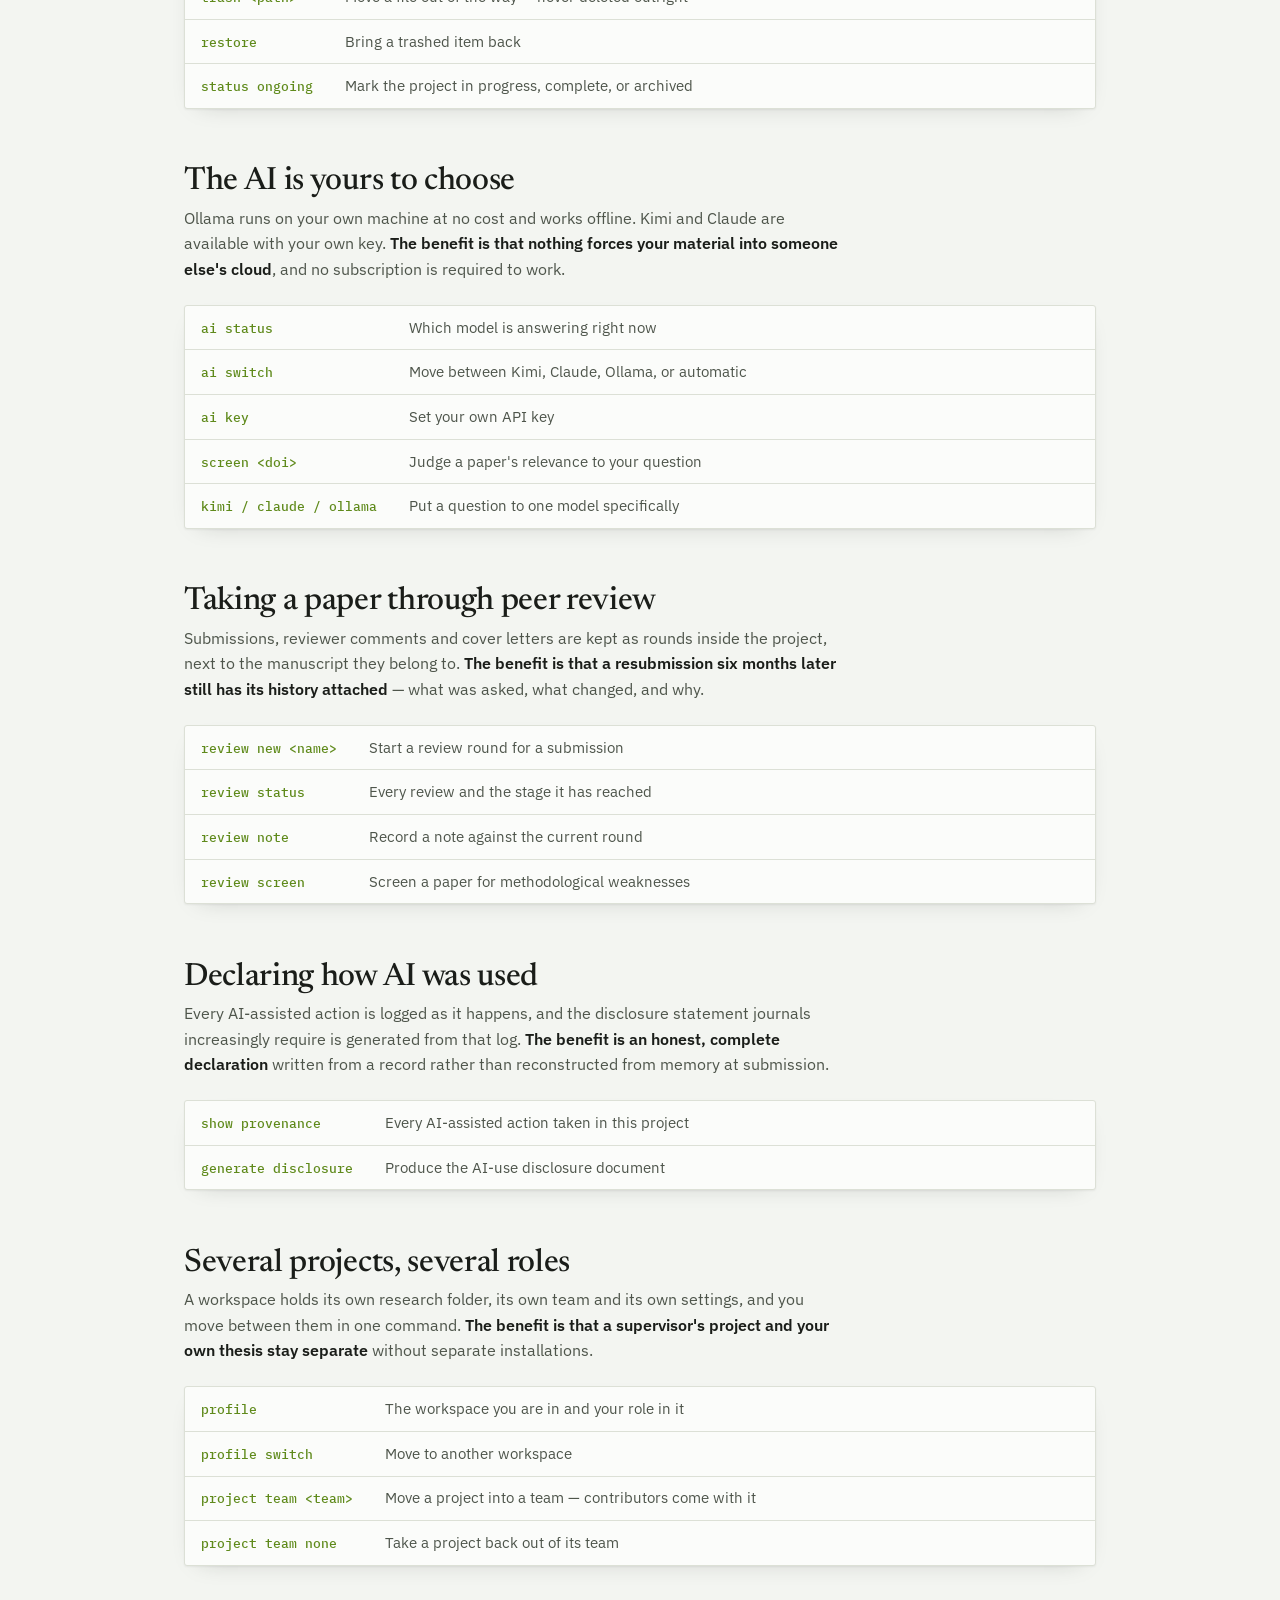
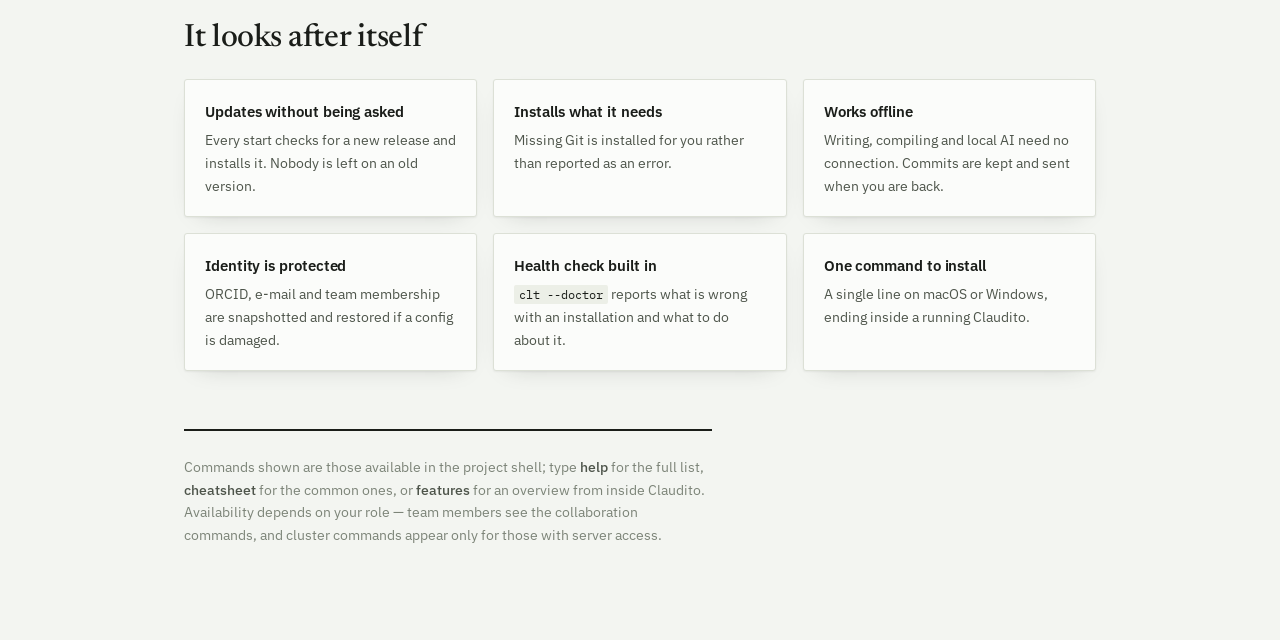
==== commit 1e45c4e9: "docs: no hardcoded version on the feature page It said 'Current release v2.7.61' and was already wro" ====
--- a/index.html
+++ b/index.html
@@ -245,7 +245,7 @@
     <h1>Inside Claudito</h1>
     <p class="standfirst">A research assistant that lives in the terminal — from finding the literature to producing the paper, with the team attached.</p>
     <div class="meta">
-      <span><b>Current release</b> v2.7.61</span>
+      <span><b>Updates itself</b> every time you start it</span>
       <span><b>Runs on</b> macOS · Windows · Linux</span>
       <span><b>Licence</b> proprietary, source private</span>
     </div>
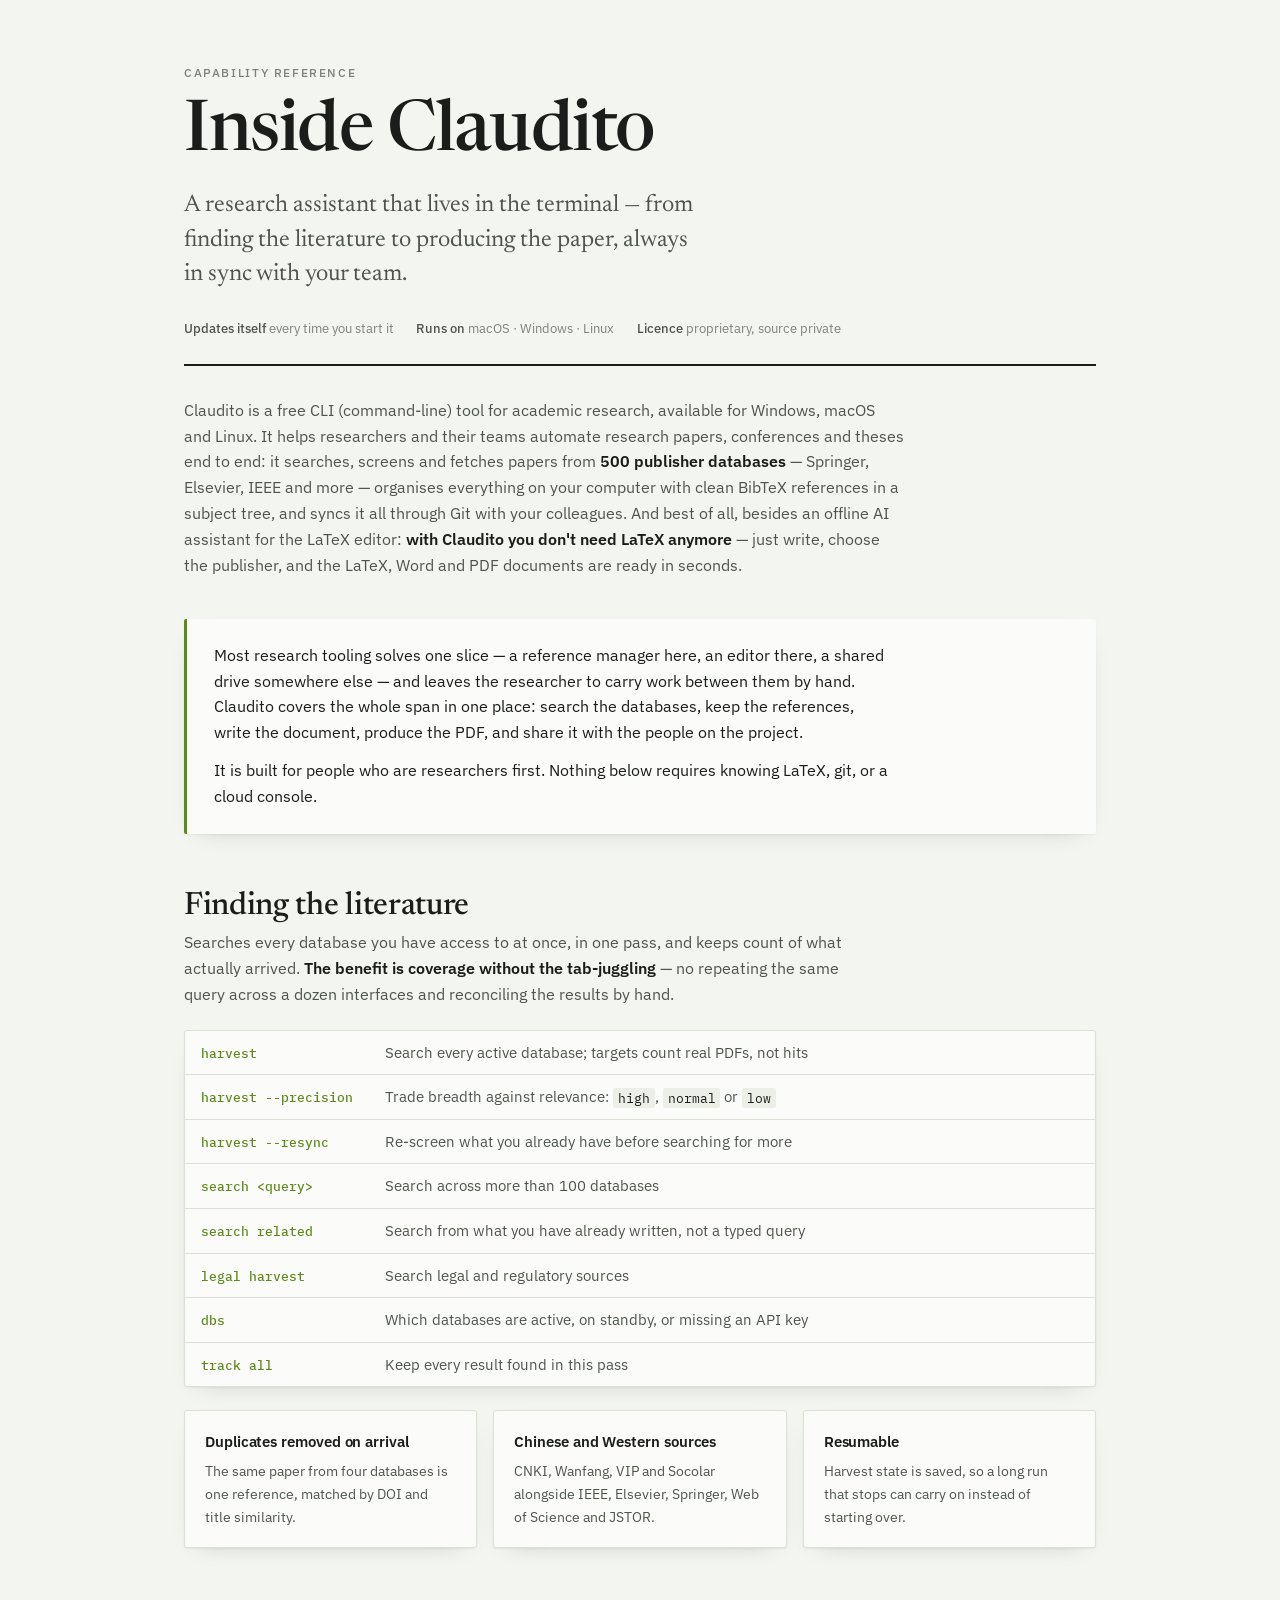
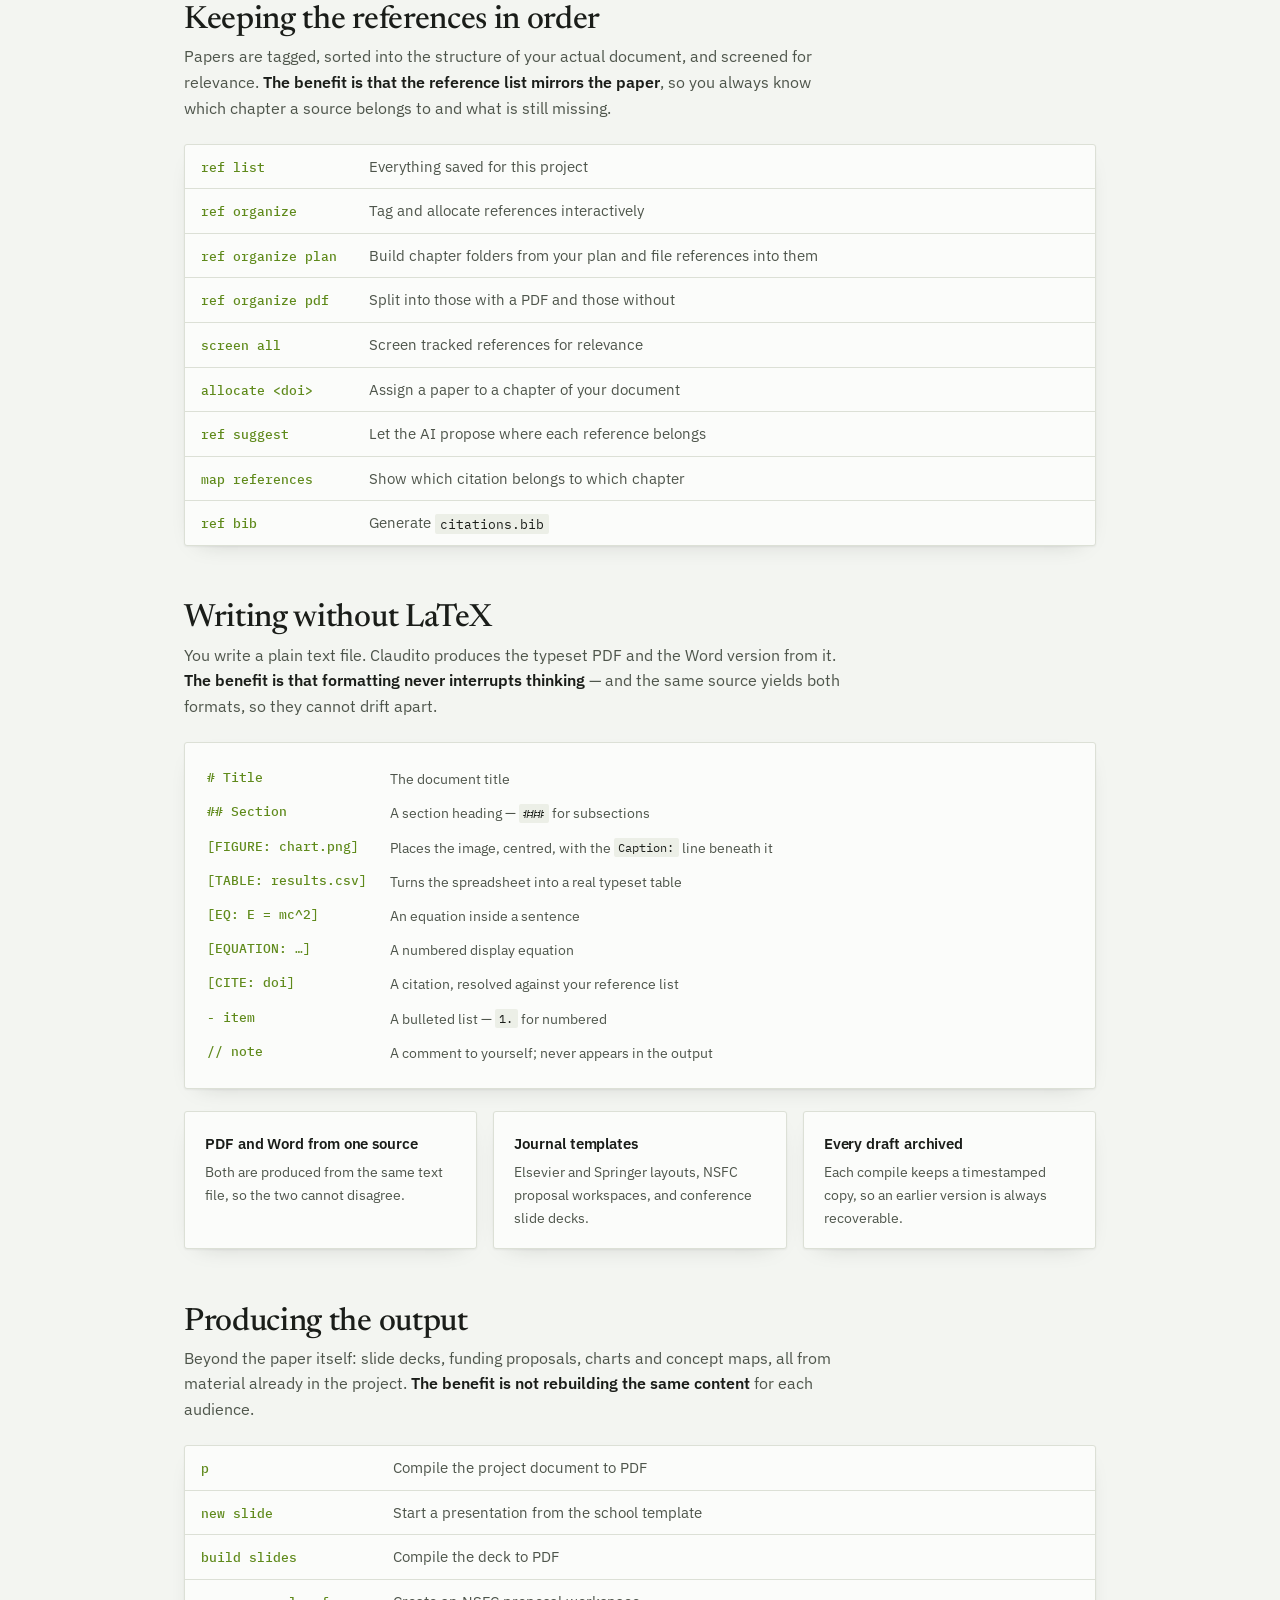
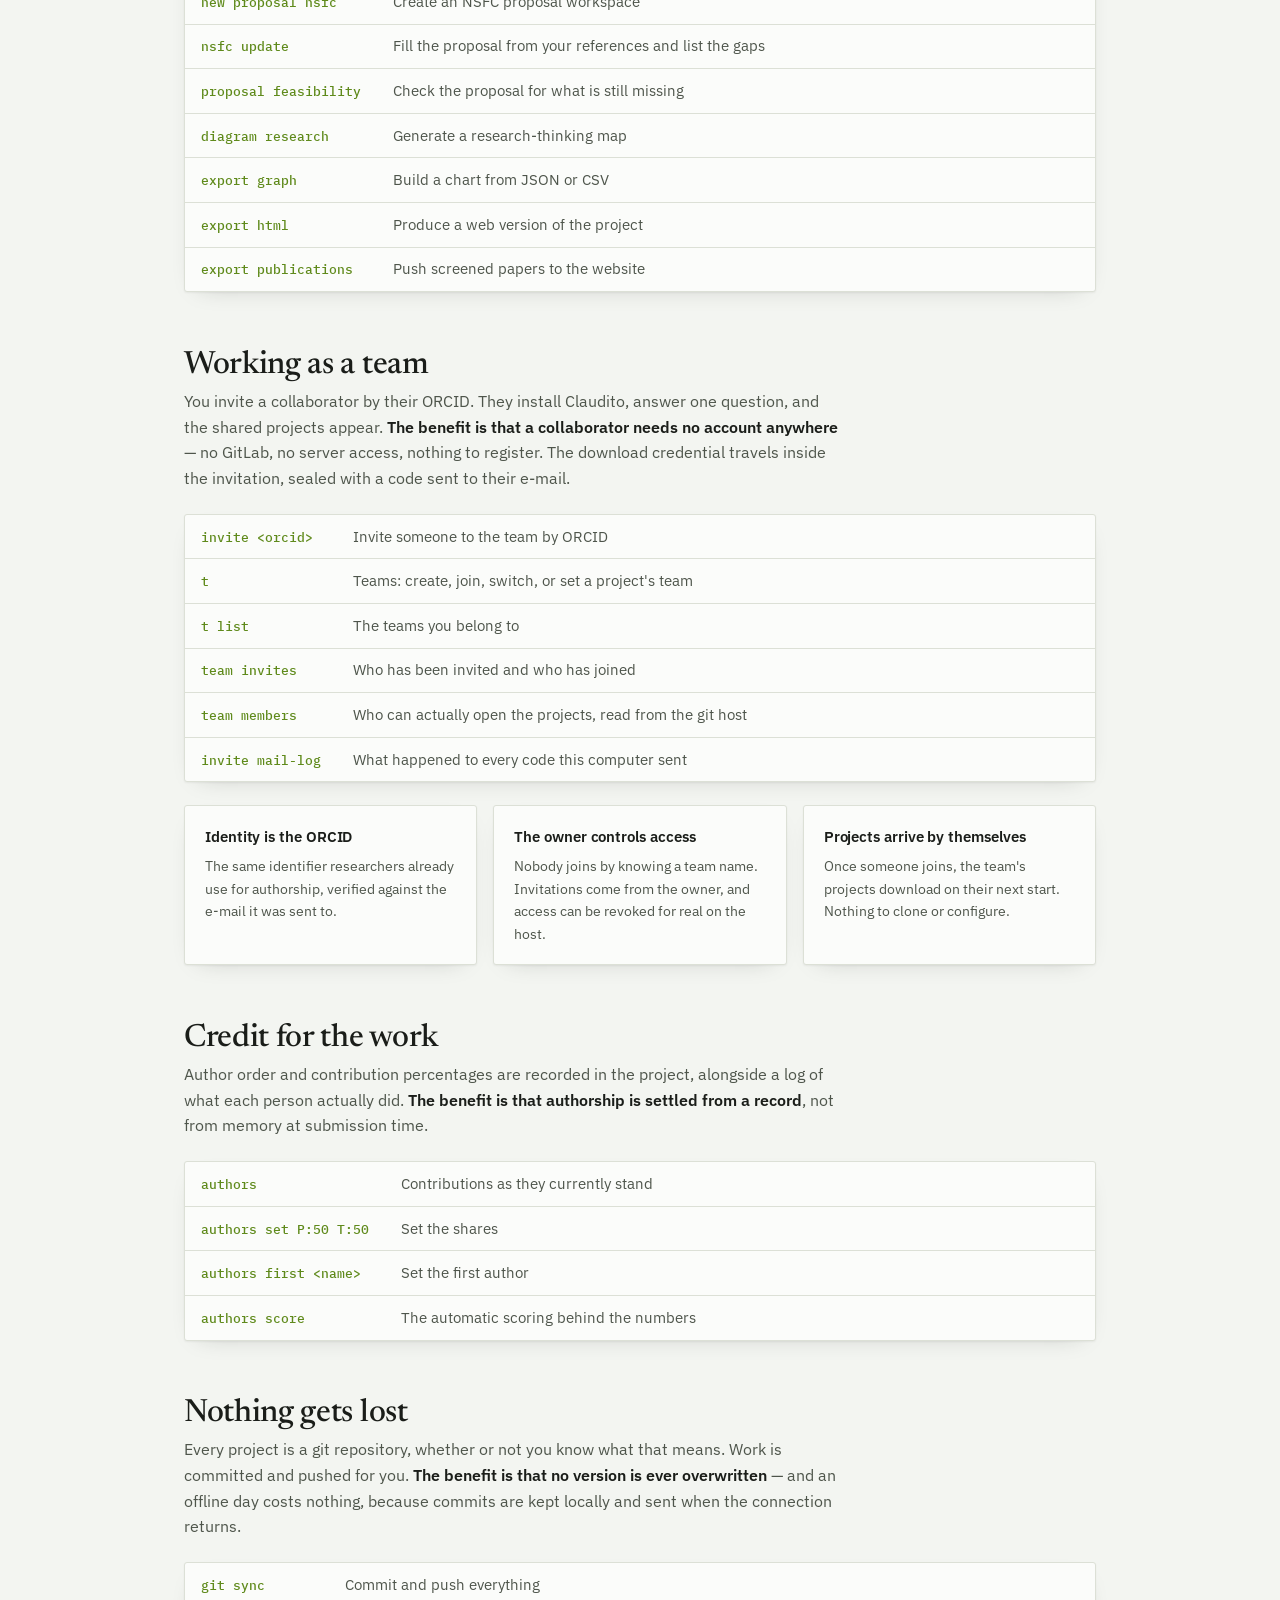
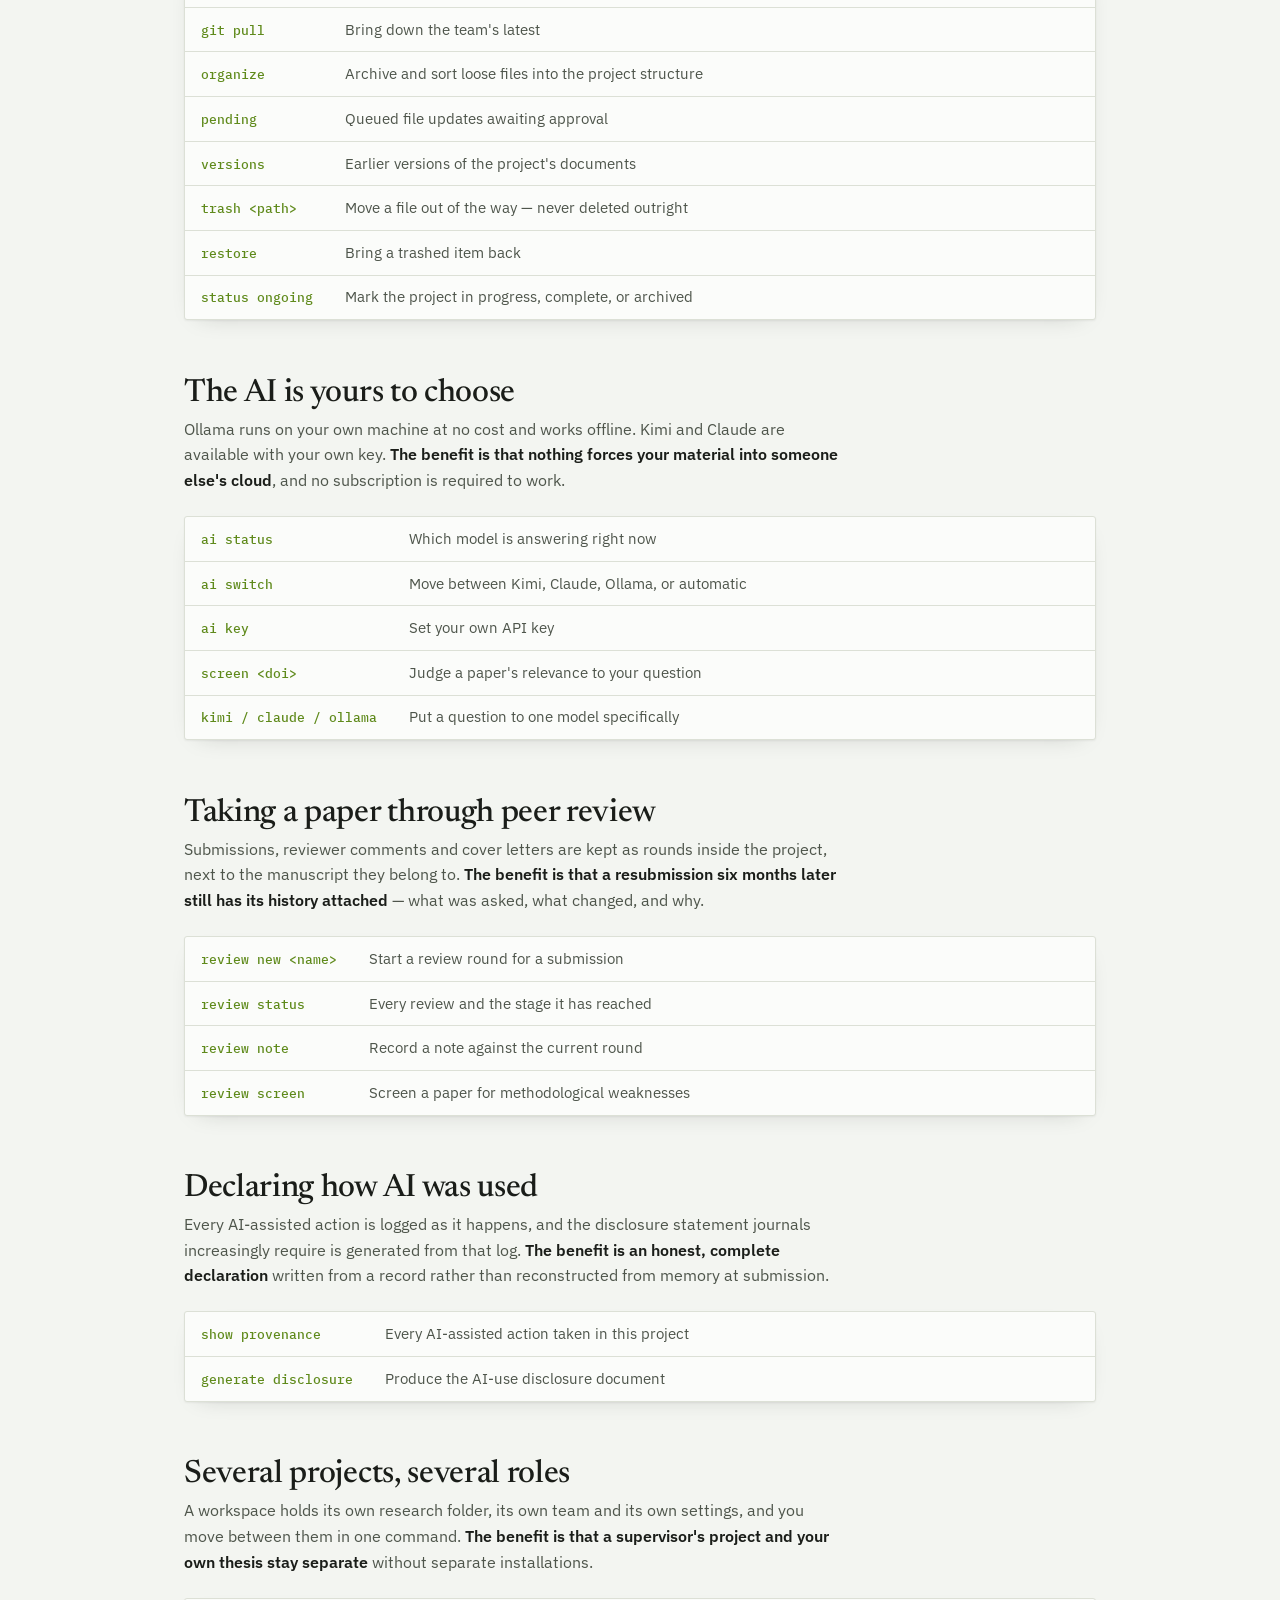
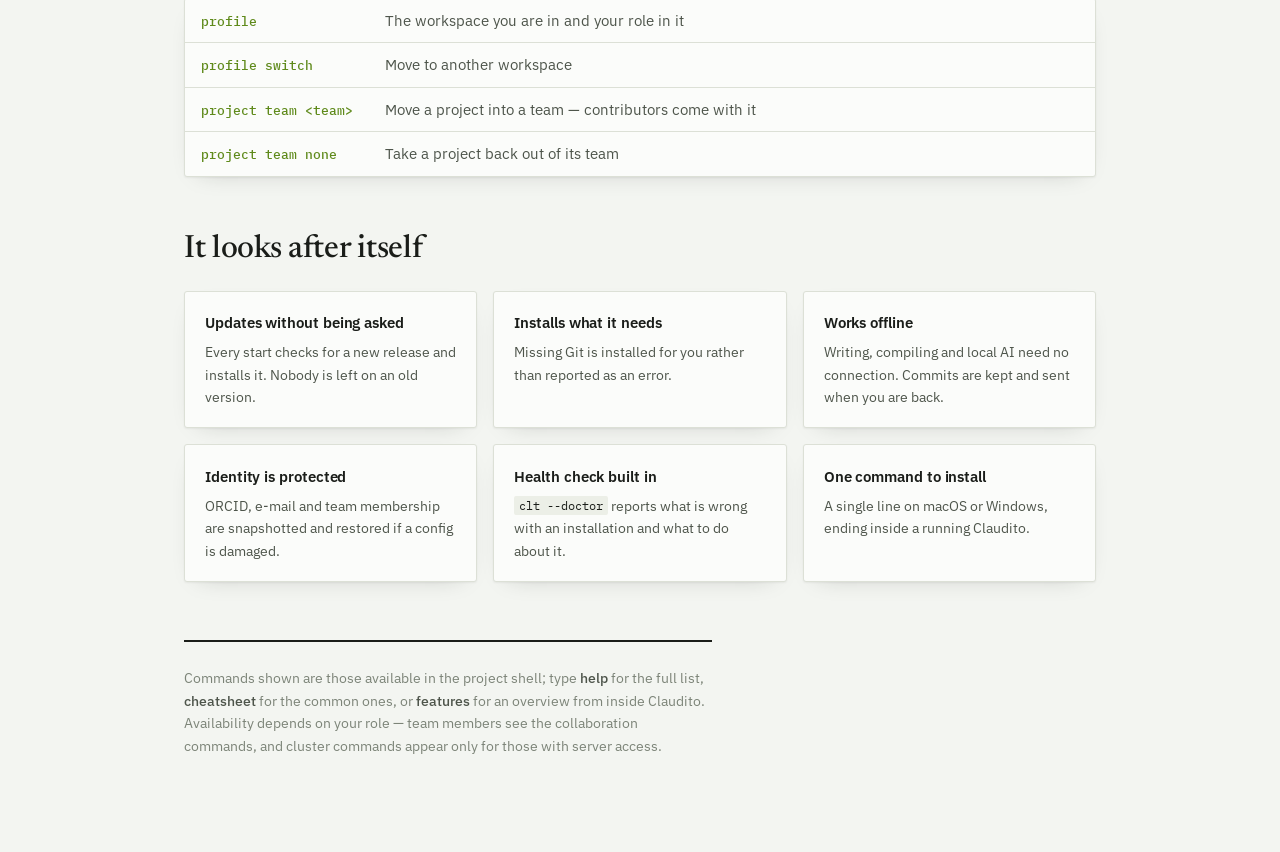
==== commit 46221e7b: "Inside page: add intro pitch, sync-with-your-team tagline (Pedro's edits)" ====
--- a/index.html
+++ b/index.html
@@ -3,7 +3,7 @@
 <head>
 <meta charset="utf-8">
 <meta name="viewport" content="width=device-width, initial-scale=1">
-<meta name="description" content="What Claudito does and why it matters — from finding the literature to producing the paper, with the team attached.">
+<meta name="description" content="What Claudito does and why it matters — from finding the literature to producing the paper, always in sync with your team.">
 <title>Inside Claudito</title>
 <link rel="preconnect" href="https://fonts.googleapis.com">
 <link rel="preconnect" href="https://fonts.gstatic.com" crossorigin>
@@ -107,6 +107,15 @@
   }
   .meta b { color: var(--ink-soft); font-weight: 500; }
 
+  /* ── intro pitch ──────────────────────────────────────── */
+  .intro {
+    margin: 1.9rem 0 0;
+    font-size: 1.01rem;
+    color: var(--ink-soft);
+    max-width: 72ch;
+  }
+  .intro b { color: var(--ink); font-weight: 600; }
+
   /* ── premise ──────────────────────────────────────────── */
   .premise {
     margin: 2.6rem 0 0;
@@ -243,13 +252,15 @@
   <header class="masthead">
     <p class="eyebrow">Capability reference</p>
     <h1>Inside Claudito</h1>
-    <p class="standfirst">A research assistant that lives in the terminal — from finding the literature to producing the paper, with the team attached.</p>
+    <p class="standfirst">A research assistant that lives in the terminal — from finding the literature to producing the paper, always in sync with your team.</p>
     <div class="meta">
       <span><b>Updates itself</b> every time you start it</span>
       <span><b>Runs on</b> macOS · Windows · Linux</span>
       <span><b>Licence</b> proprietary, source private</span>
     </div>
   </header>
+
+  <p class="intro">Claudito is a free CLI (command-line) tool for academic research, available for Windows, macOS and Linux. It helps researchers and their teams automate research papers, conferences and theses end to end: it searches, screens and fetches papers from <b>500 publisher databases</b> — Springer, Elsevier, IEEE and more — organises everything on your computer with clean BibTeX references in a subject tree, and syncs it all through Git with your colleagues. And best of all, besides an offline AI assistant for the LaTeX editor: <b>with Claudito you don't need LaTeX anymore</b> — just write, choose the publisher, and the LaTeX, Word and PDF documents are ready in seconds.</p>
 
   <div class="premise">
     <p>Most research tooling solves one slice — a reference manager here, an editor there, a shared drive somewhere else — and leaves the researcher to carry work between them by hand. Claudito covers the whole span in one place: search the databases, keep the references, write the document, produce the PDF, and share it with the people on the project.</p>
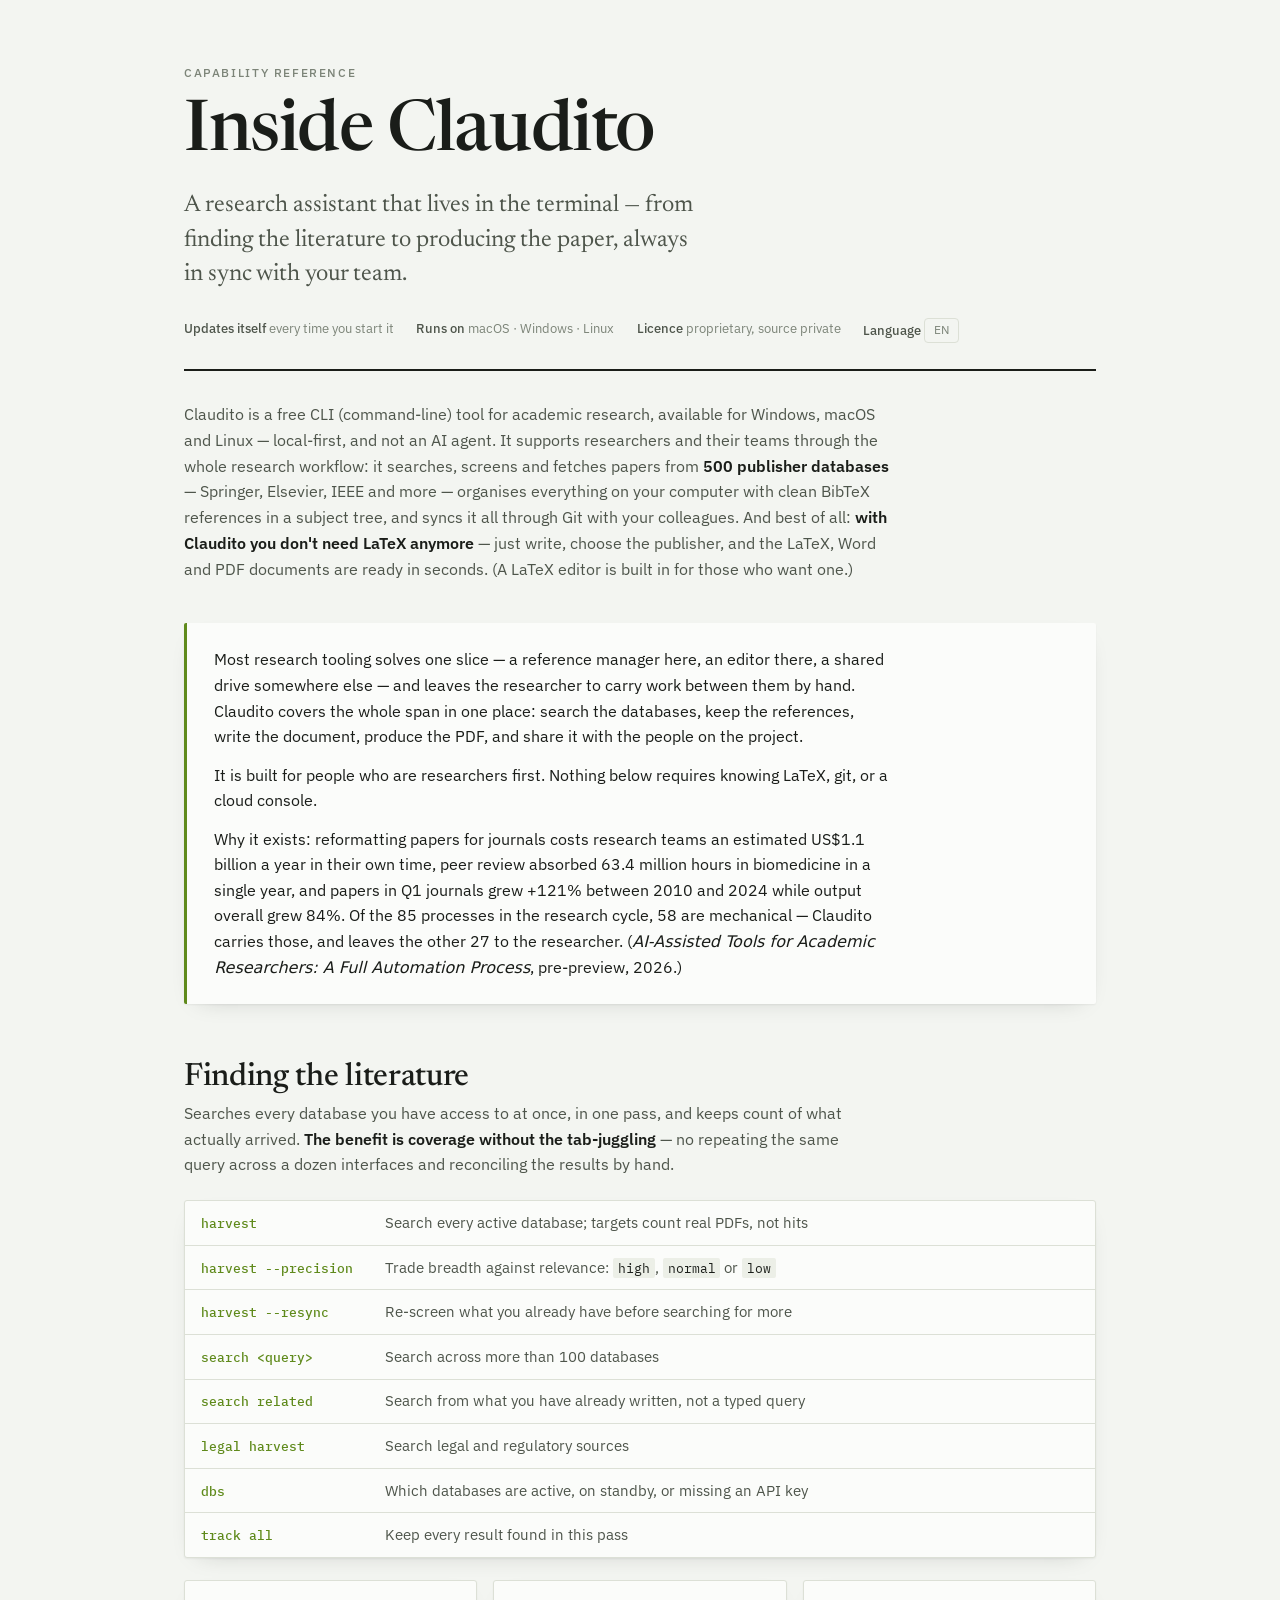
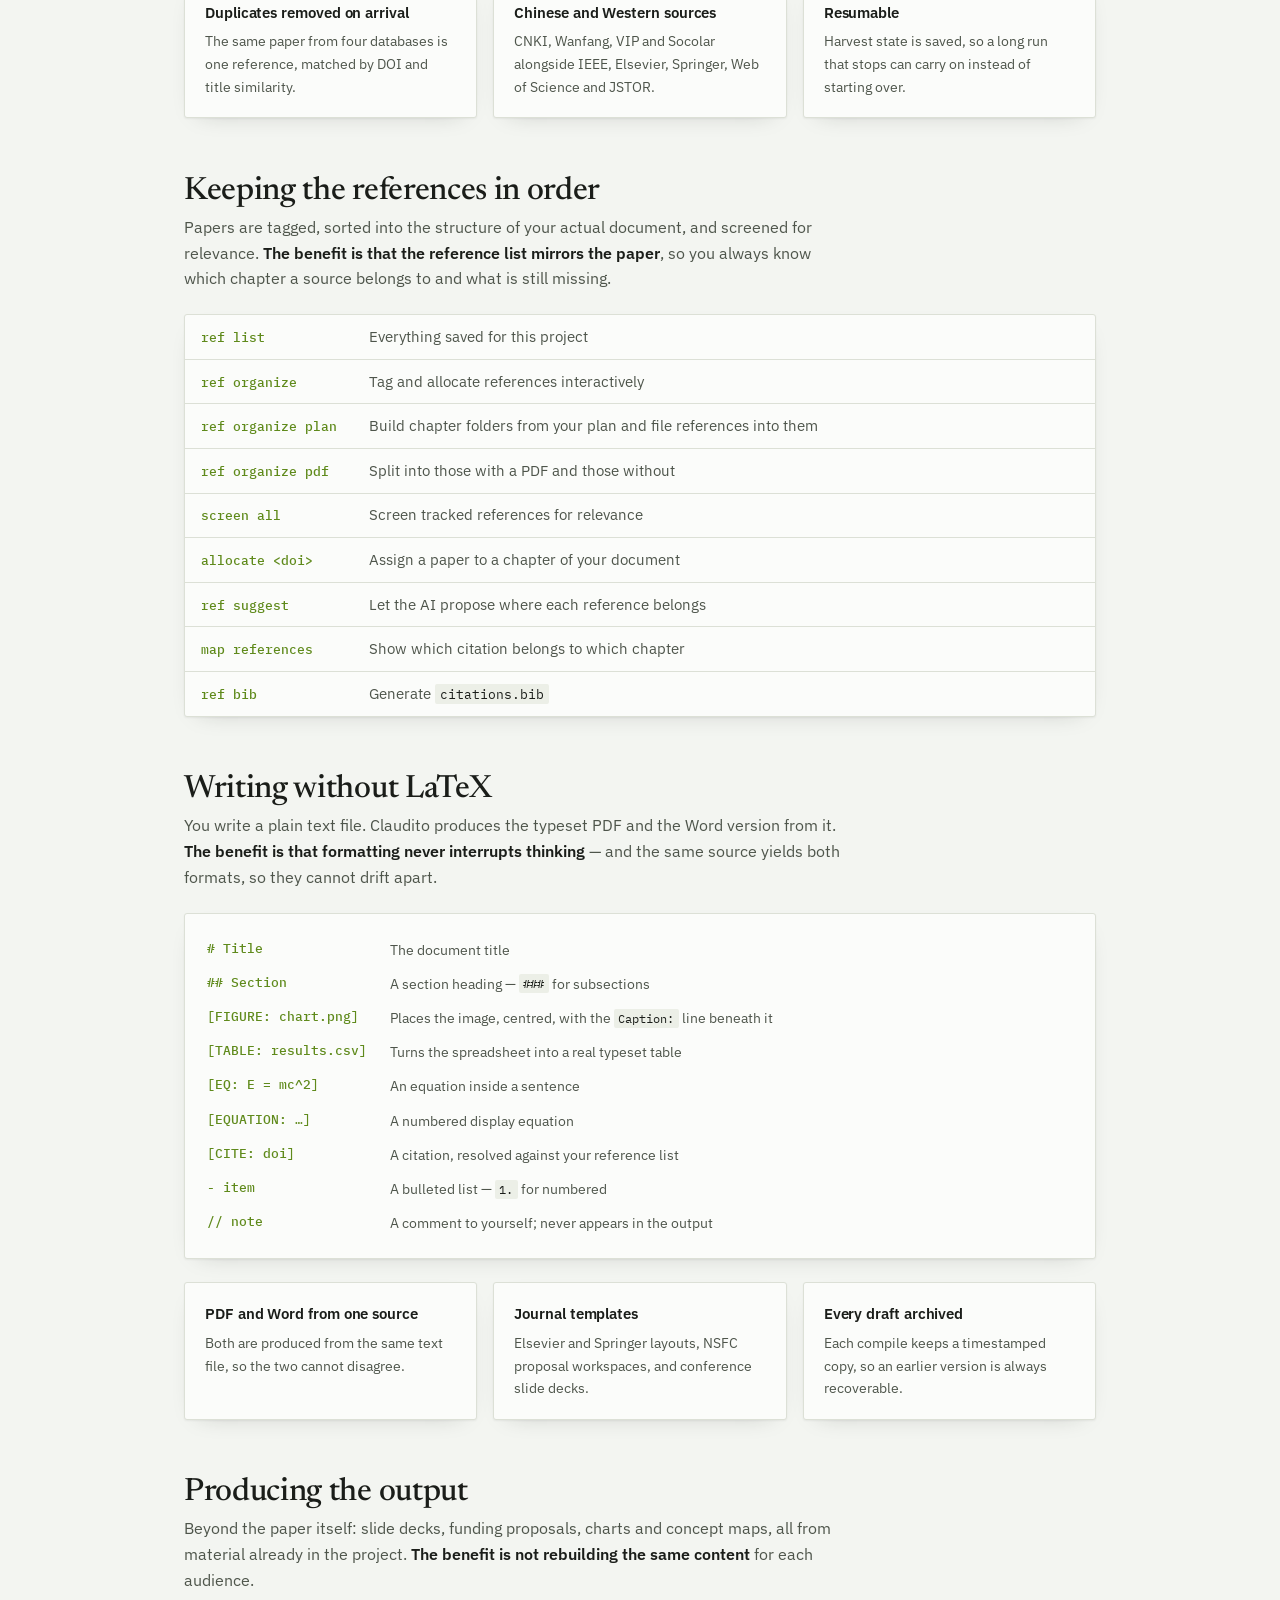
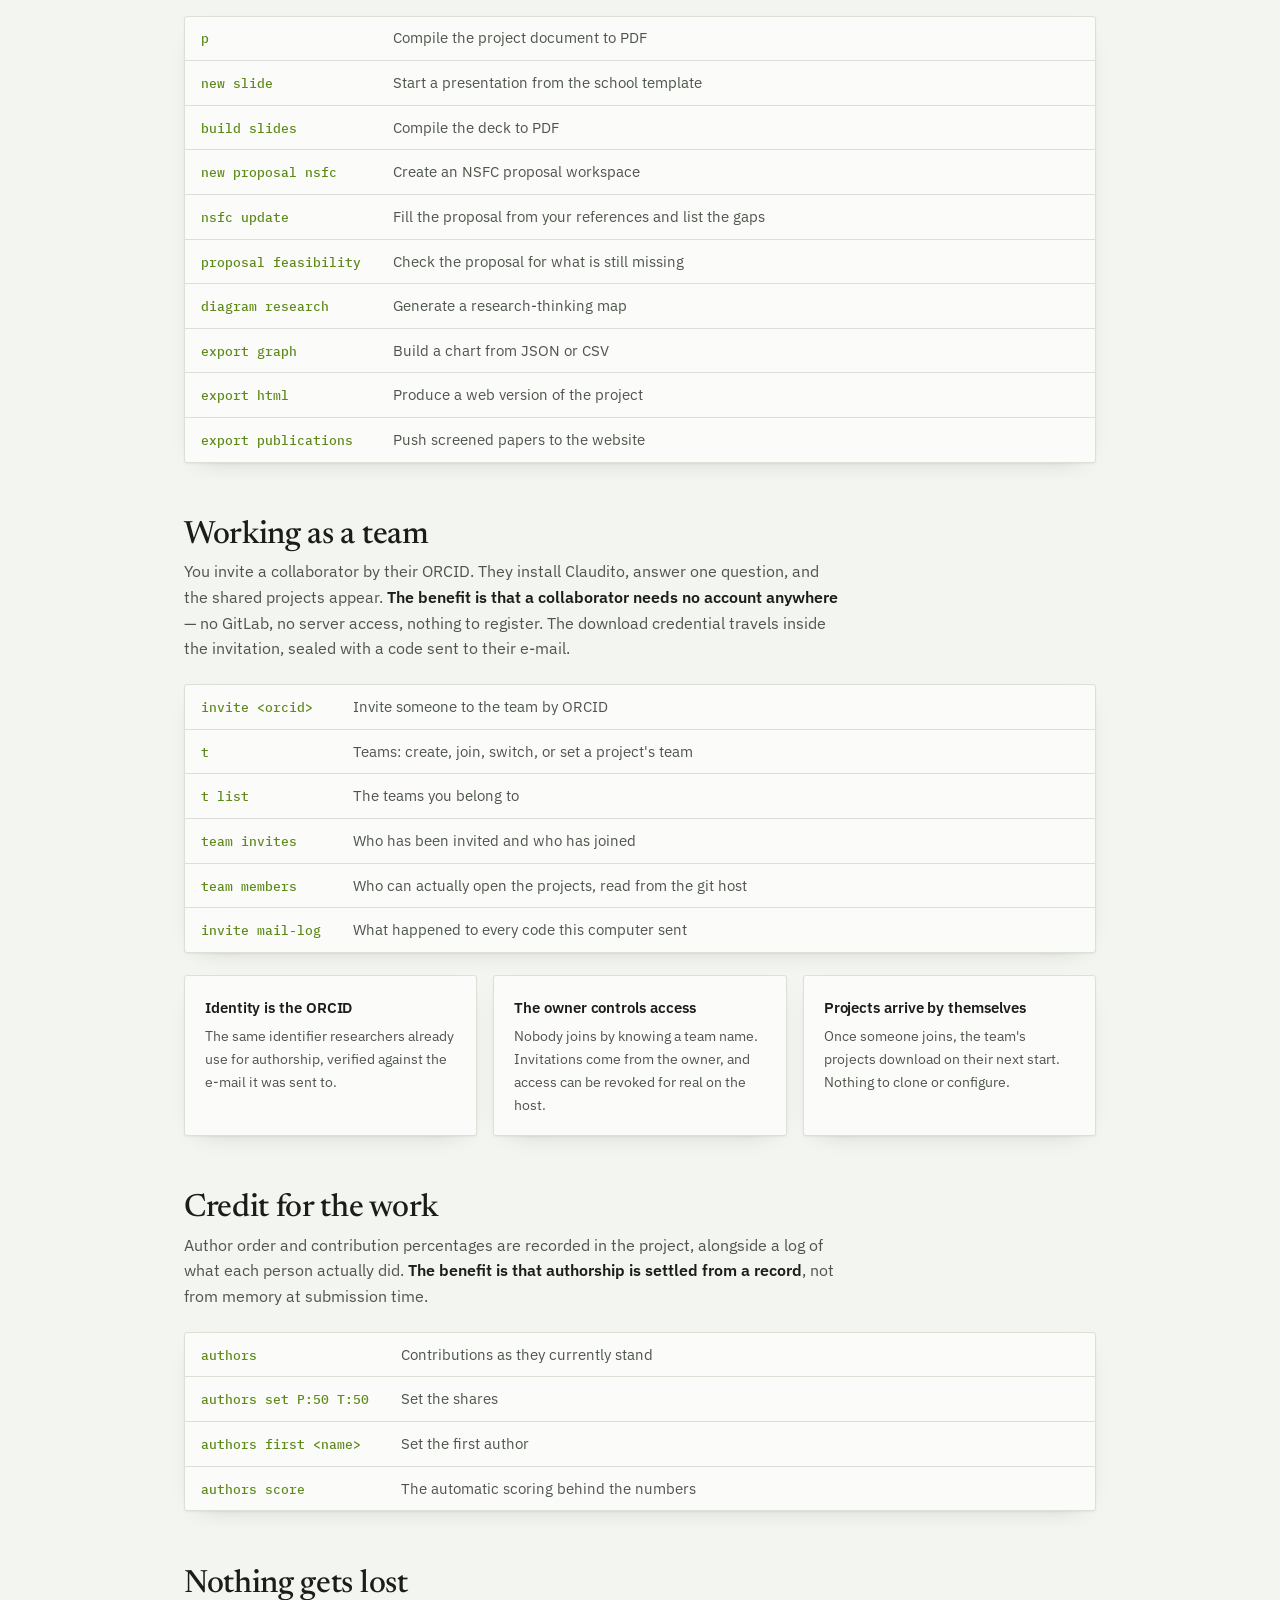
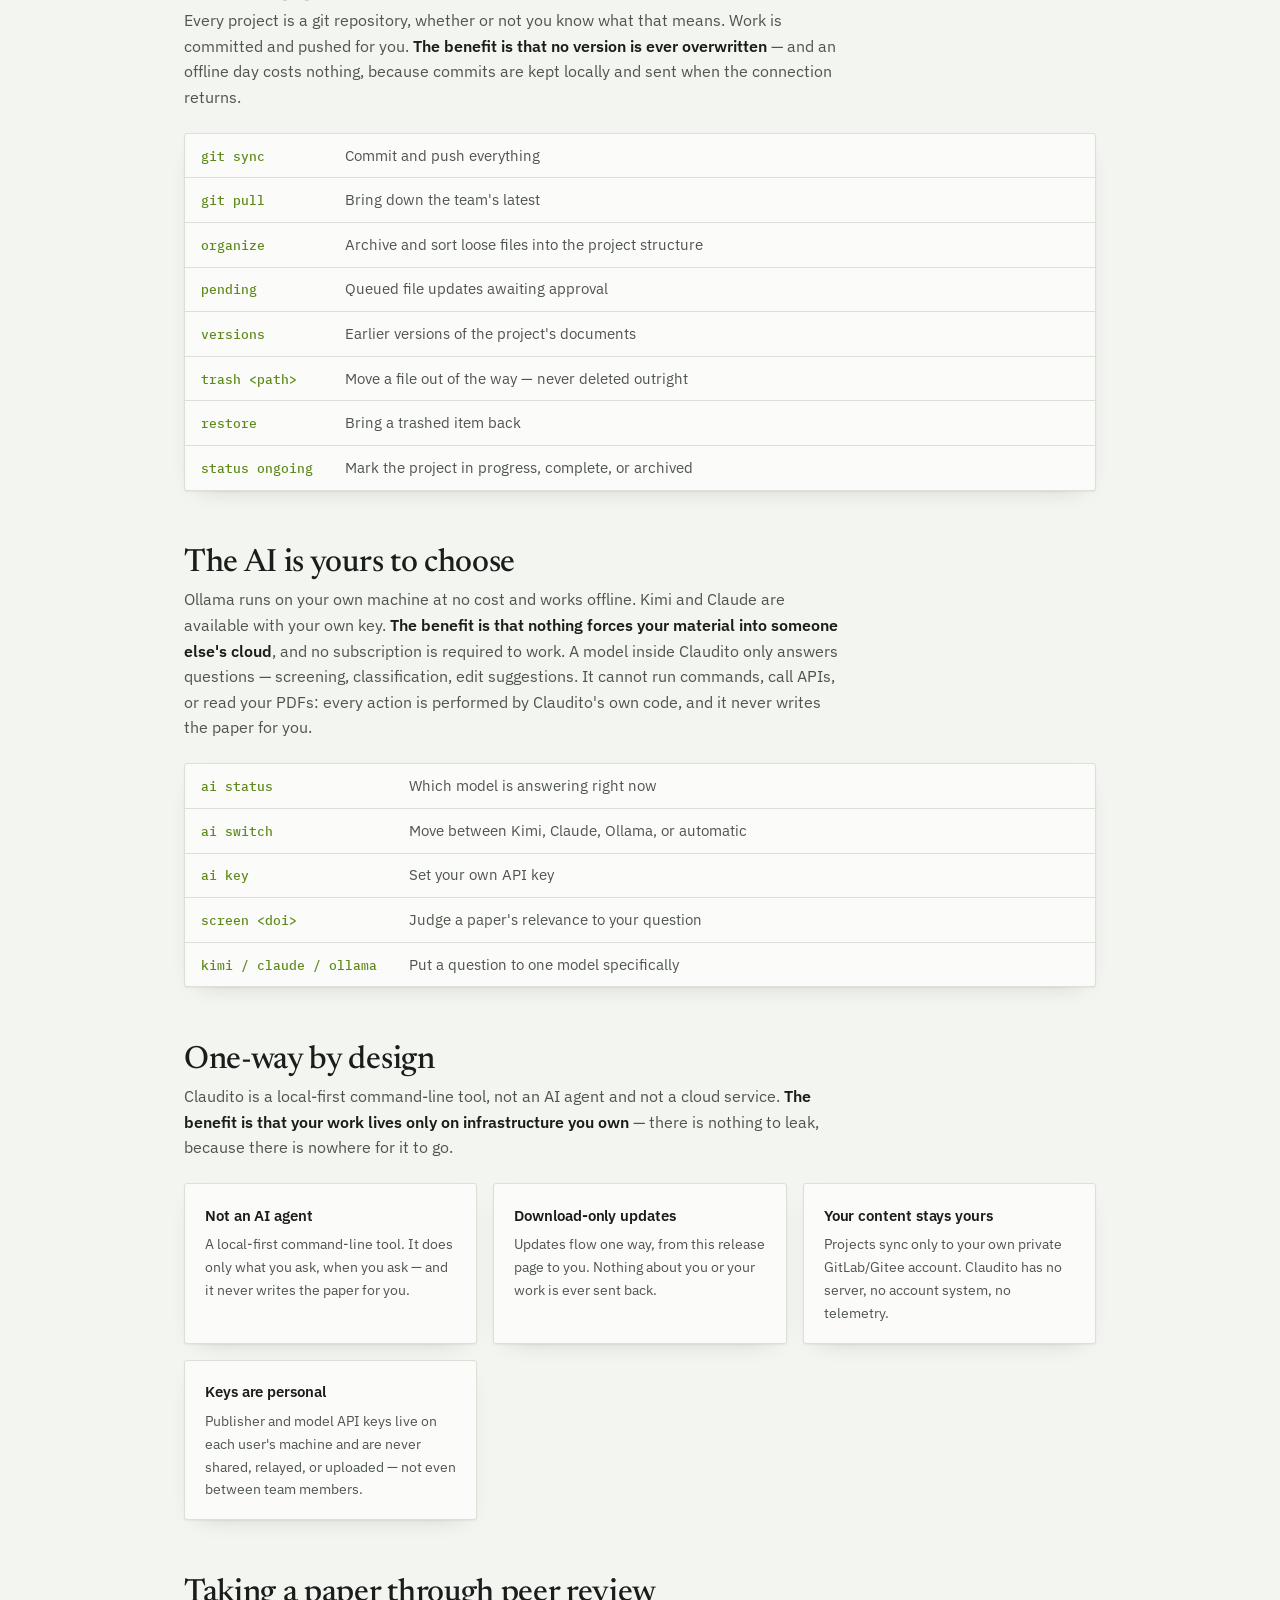
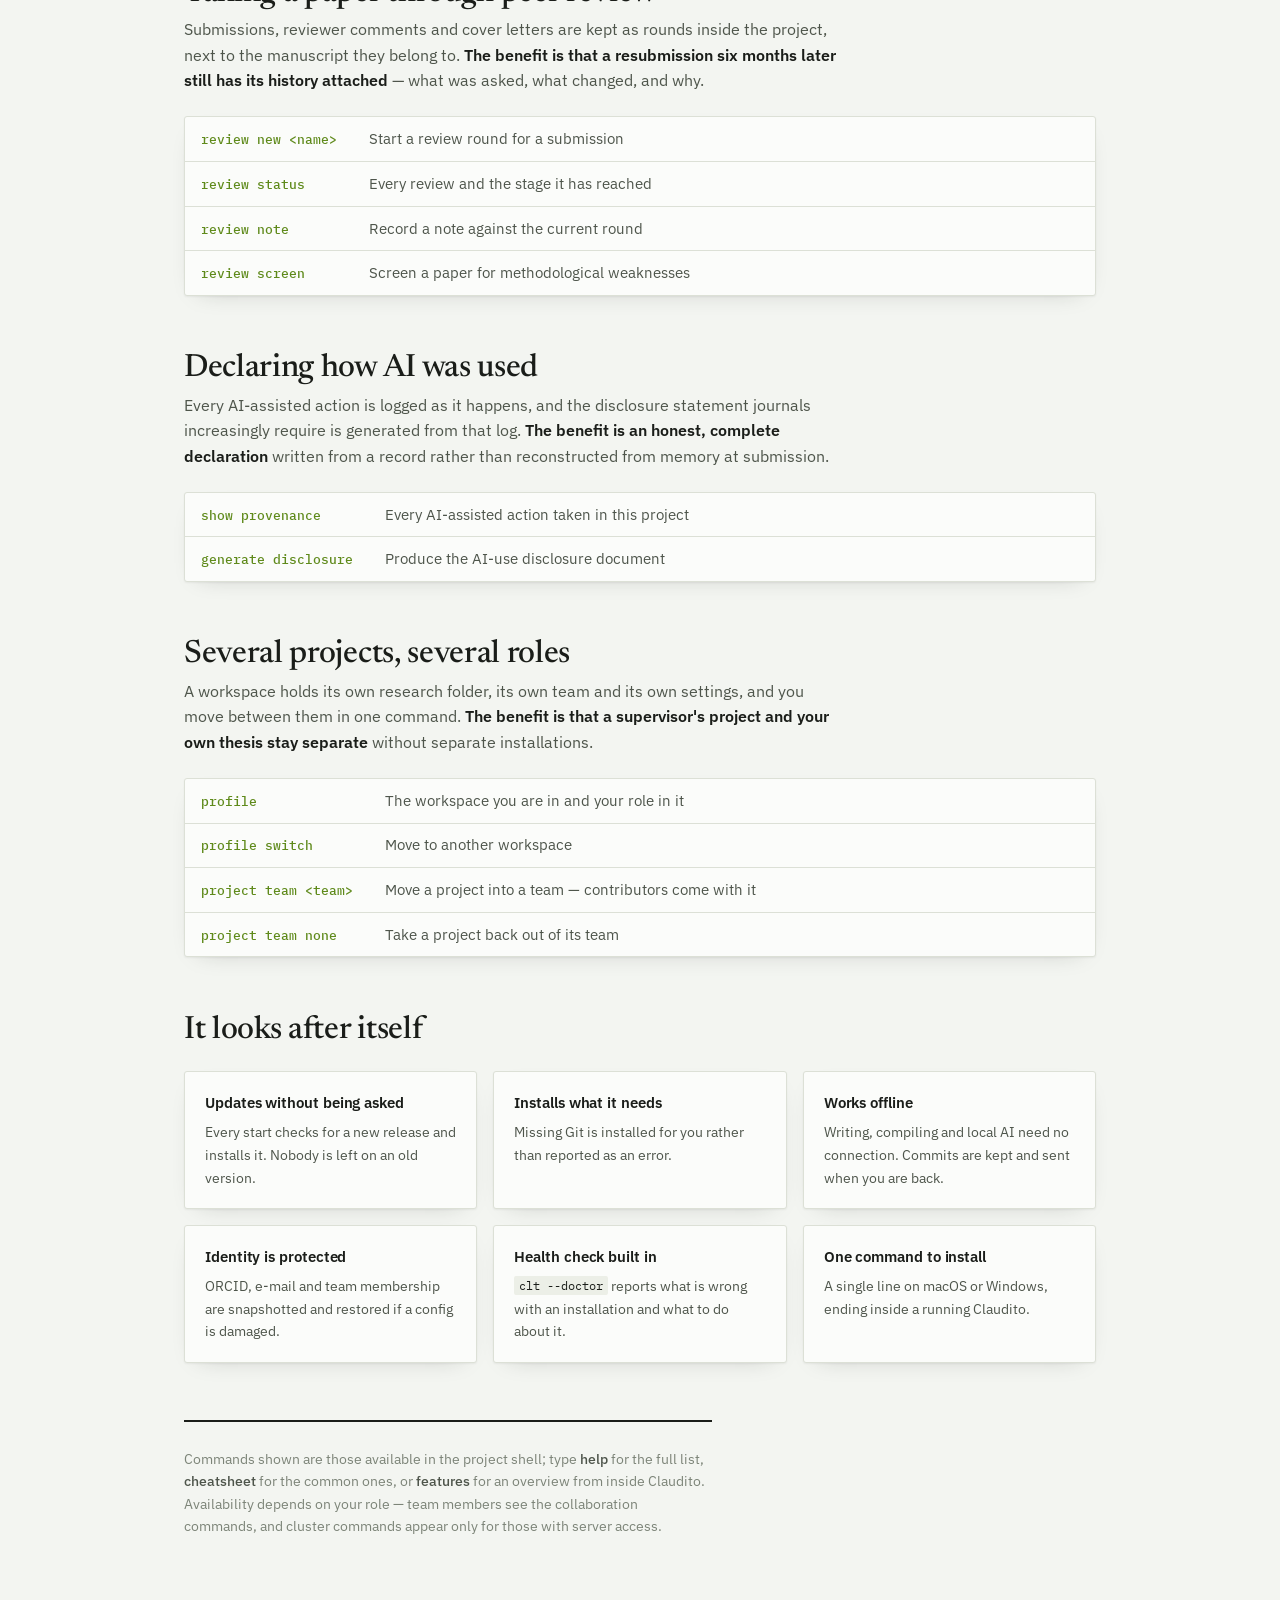
==== commit 9fd5cd68: "Add zh/pt pages with language switcher, ethics positioning, slides step" ====
--- a/index.html
+++ b/index.html
@@ -106,6 +106,8 @@
     color: var(--ink-faint);
   }
   .meta b { color: var(--ink-soft); font-weight: 500; }
+  .langbtn { background: none; border: 1px solid var(--rule); border-radius: 4px; color: var(--ink-faint); font: inherit; font-size: .78rem; padding: .1rem .55rem; cursor: pointer; }
+  .langbtn:hover { color: var(--accent); border-color: var(--accent); }
 
   /* ── intro pitch ──────────────────────────────────────── */
   .intro {
@@ -257,14 +259,16 @@
       <span><b>Updates itself</b> every time you start it</span>
       <span><b>Runs on</b> macOS · Windows · Linux</span>
       <span><b>Licence</b> proprietary, source private</span>
+      <span><b>Language</b> <button class="langbtn" type="button" onclick="var f=location.pathname.split('/').pop()||'index.html',b=f.replace(/-(zh|pt)(?=\.html$)/,'');location.href=f===b?b.replace('.html','-zh.html'):f.indexOf('-zh')>0?b.replace('.html','-pt.html'):b">EN</button></span>
     </div>
   </header>
 
-  <p class="intro">Claudito is a free CLI (command-line) tool for academic research, available for Windows, macOS and Linux. It helps researchers and their teams automate research papers, conferences and theses end to end: it searches, screens and fetches papers from <b>500 publisher databases</b> — Springer, Elsevier, IEEE and more — organises everything on your computer with clean BibTeX references in a subject tree, and syncs it all through Git with your colleagues. And best of all, besides an offline AI assistant for the LaTeX editor: <b>with Claudito you don't need LaTeX anymore</b> — just write, choose the publisher, and the LaTeX, Word and PDF documents are ready in seconds.</p>
+  <p class="intro">Claudito is a free CLI (command-line) tool for academic research, available for Windows, macOS and Linux — local-first, and not an AI agent. It supports researchers and their teams through the whole research workflow: it searches, screens and fetches papers from <b>500 publisher databases</b> — Springer, Elsevier, IEEE and more — organises everything on your computer with clean BibTeX references in a subject tree, and syncs it all through Git with your colleagues. And best of all: <b>with Claudito you don't need LaTeX anymore</b> — just write, choose the publisher, and the LaTeX, Word and PDF documents are ready in seconds. (A LaTeX editor is built in for those who want one.)</p>
 
   <div class="premise">
     <p>Most research tooling solves one slice — a reference manager here, an editor there, a shared drive somewhere else — and leaves the researcher to carry work between them by hand. Claudito covers the whole span in one place: search the databases, keep the references, write the document, produce the PDF, and share it with the people on the project.</p>
     <p>It is built for people who are researchers first. Nothing below requires knowing LaTeX, git, or a cloud console.</p>
+    <p>Why it exists: reformatting papers for journals costs research teams an estimated US$1.1 billion a year in their own time, peer review absorbed 63.4 million hours in biomedicine in a single year, and papers in Q1 journals grew +121% between 2010 and 2024 while output overall grew 84%. Of the 85 processes in the research cycle, 58 are mechanical — Claudito carries those, and leaves the other 27 to the researcher. (<em>AI-Assisted Tools for Academic Researchers: A Full Automation Process</em>, pre-preview, 2026.)</p>
   </div>
 
   <section>
@@ -399,7 +403,7 @@
 
   <section>
     <h2>The AI is yours to choose</h2>
-    <p class="why">Ollama runs on your own machine at no cost and works offline. Kimi and Claude are available with your own key. <strong>The benefit is that nothing forces your material into someone else's cloud</strong>, and no subscription is required to work.</p>
+    <p class="why">Ollama runs on your own machine at no cost and works offline. Kimi and Claude are available with your own key. <strong>The benefit is that nothing forces your material into someone else's cloud</strong>, and no subscription is required to work. A model inside Claudito only answers questions — screening, classification, edit suggestions. It cannot run commands, call APIs, or read your PDFs: every action is performed by Claudito's own code, and it never writes the paper for you.</p>
     <div class="cmds">
       <table>
         <tr><td class="cmd">ai status</td><td class="does">Which model is answering right now</td></tr>
@@ -408,6 +412,17 @@
         <tr><td class="cmd">screen &lt;doi&gt;</td><td class="does">Judge a paper's relevance to your question</td></tr>
         <tr><td class="cmd">kimi / claude / ollama</td><td class="does">Put a question to one model specifically</td></tr>
       </table>
+    </div>
+  </section>
+
+  <section>
+    <h2>One-way by design</h2>
+    <p class="why">Claudito is a local-first command-line tool, not an AI agent and not a cloud service. <strong>The benefit is that your work lives only on infrastructure you own</strong> — there is nothing to leak, because there is nowhere for it to go.</p>
+    <div class="grid">
+      <div class="card"><h3>Not an AI agent</h3><p>A local-first command-line tool. It does only what you ask, when you ask — and it never writes the paper for you.</p></div>
+      <div class="card"><h3>Download-only updates</h3><p>Updates flow one way, from this release page to you. Nothing about you or your work is ever sent back.</p></div>
+      <div class="card"><h3>Your content stays yours</h3><p>Projects sync only to your own private GitLab/Gitee account. Claudito has no server, no account system, no telemetry.</p></div>
+      <div class="card"><h3>Keys are personal</h3><p>Publisher and model API keys live on each user's machine and are never shared, relayed, or uploaded — not even between team members.</p></div>
     </div>
   </section>
 
